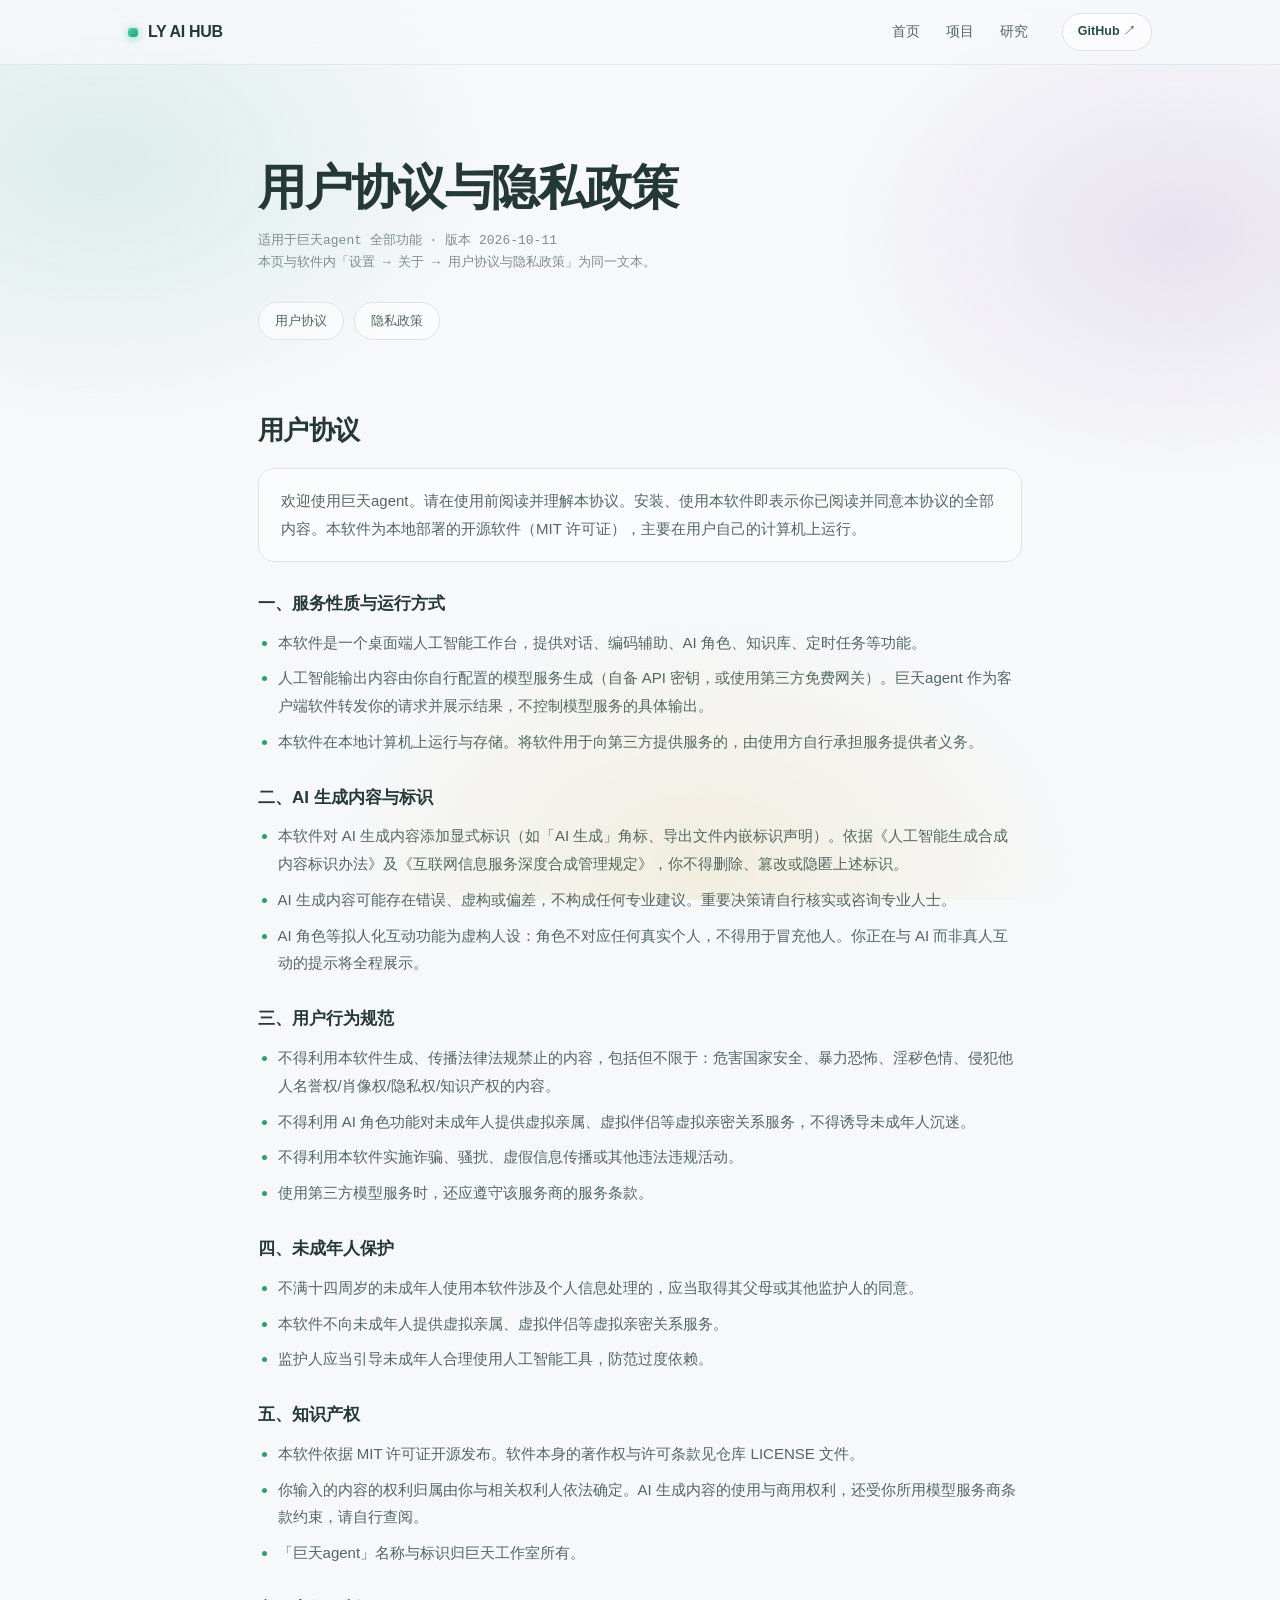
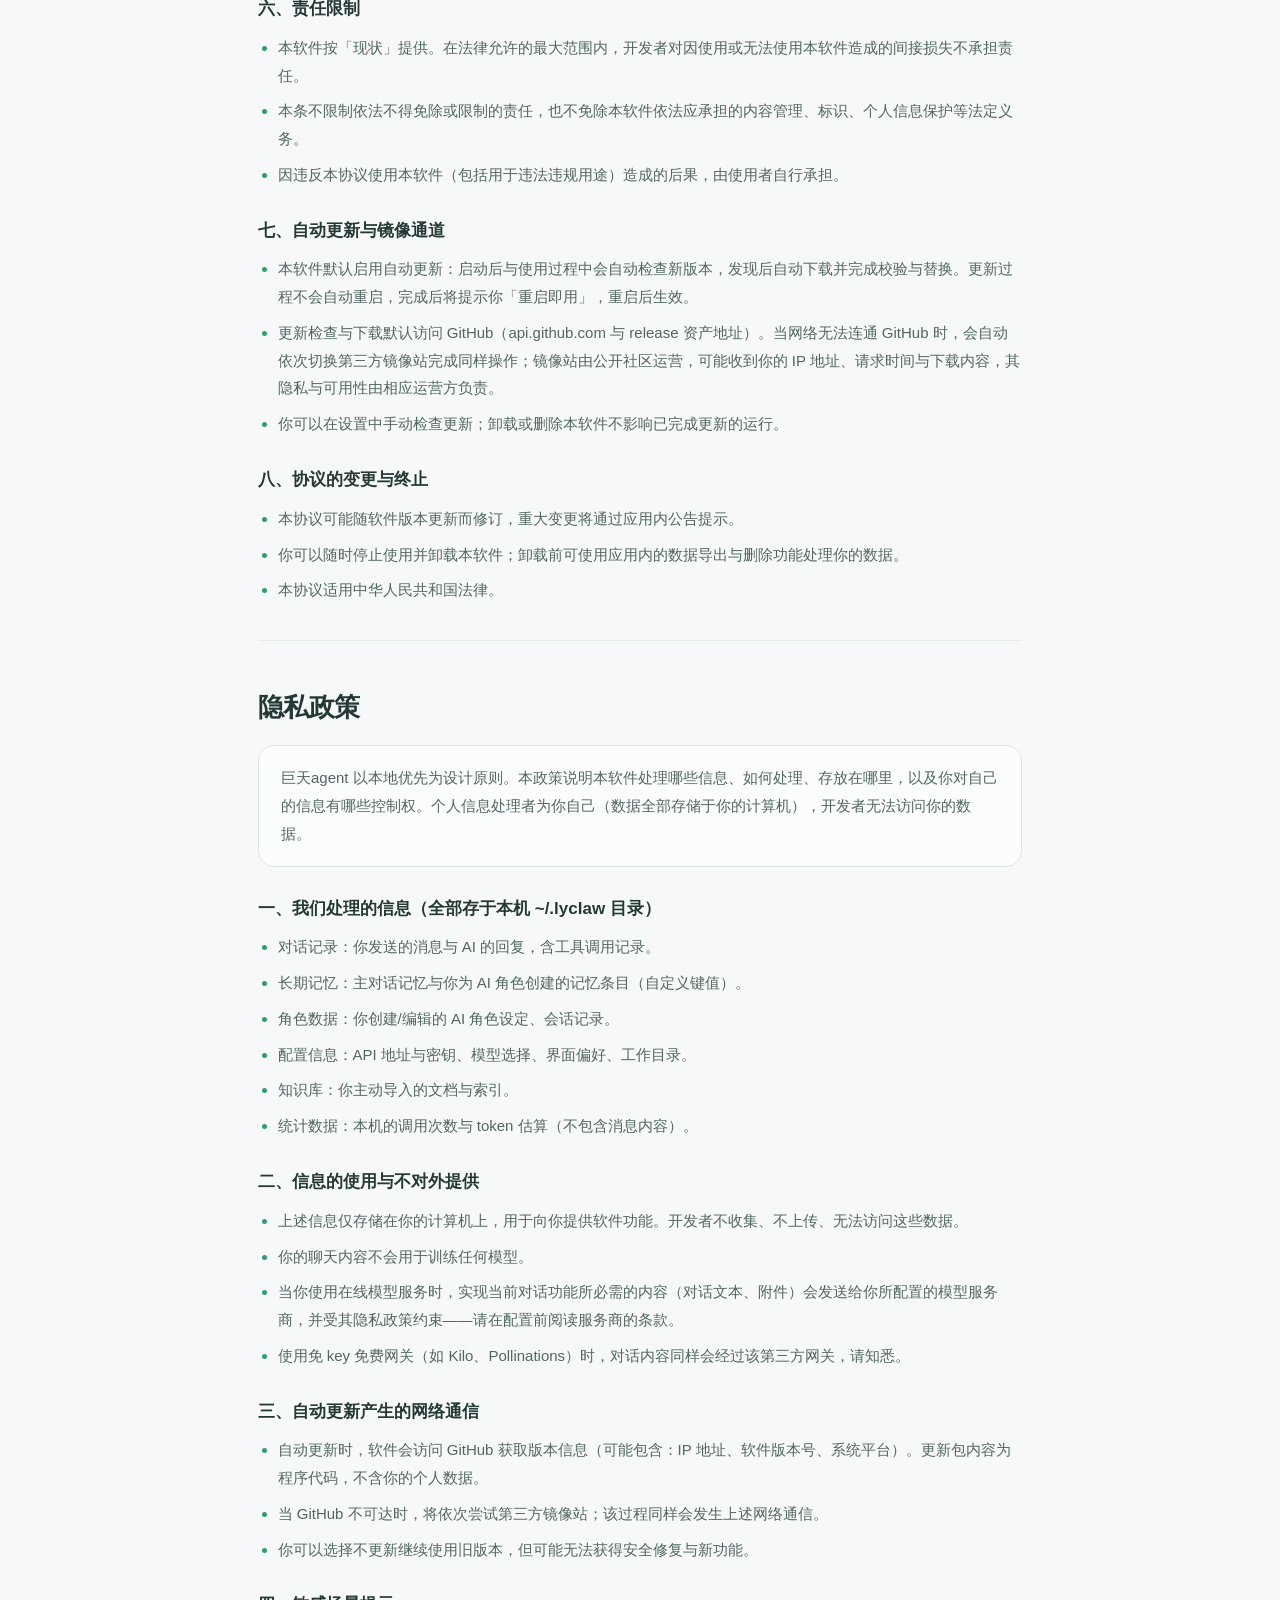
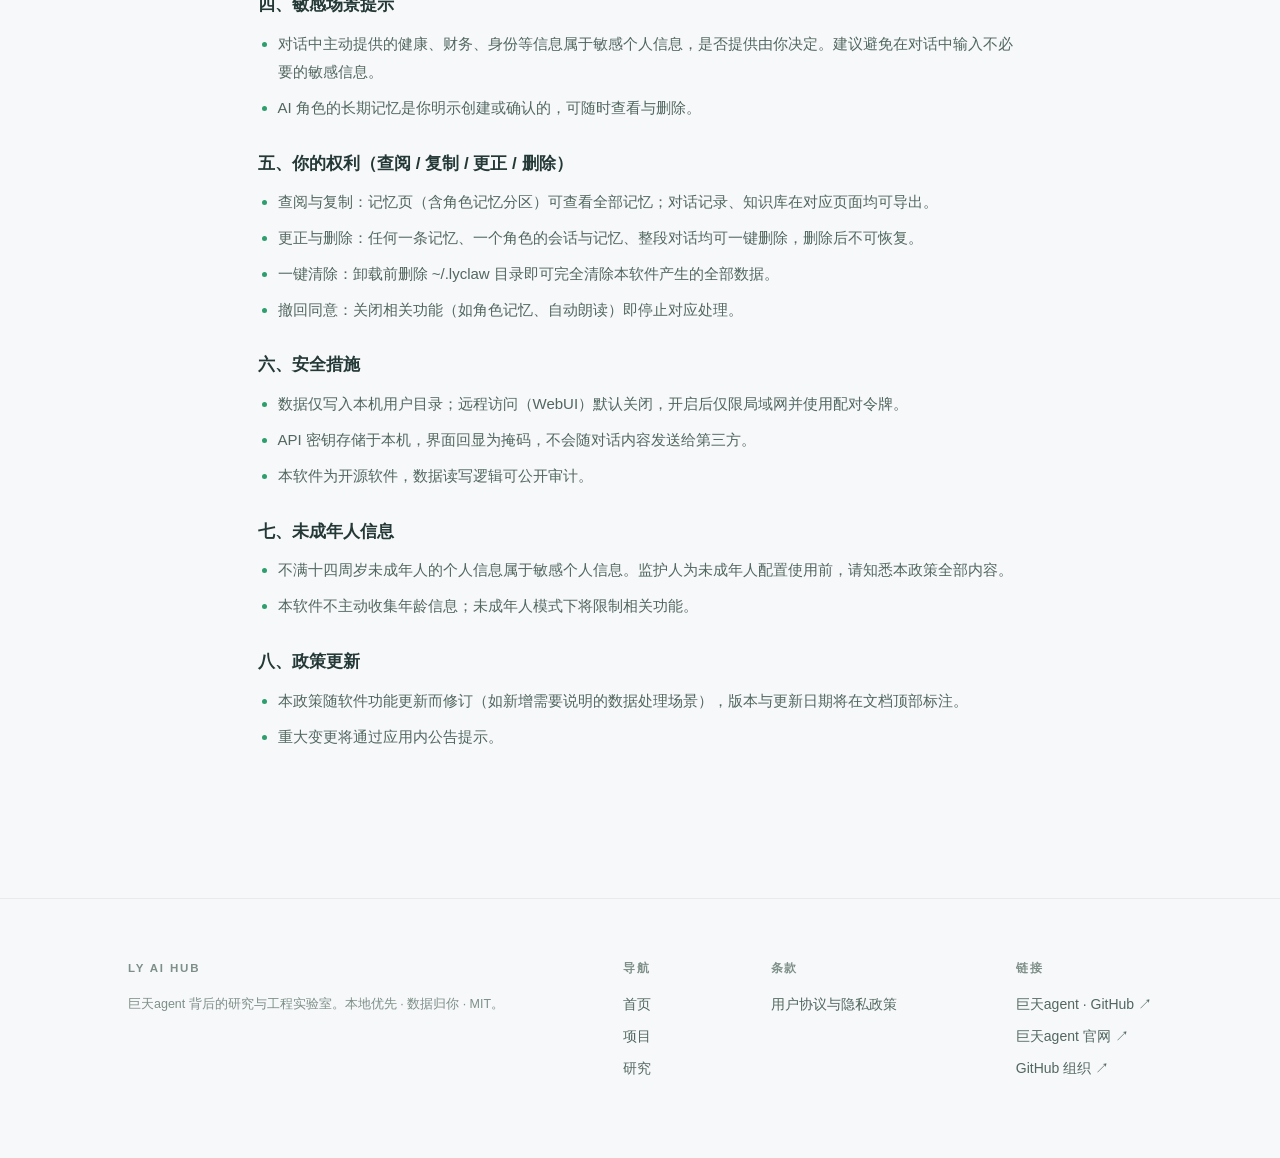
==== legal.html @ 4ebabf1b "feat(site): 新增协议页,全站页脚接入协议入口与官网互链 - 新增 legal.html:用户协议与隐私政策全文,由 Agent 官网的   src/shared/legal.ts 单源生成" ====
<!DOCTYPE html>
<html lang="zh-CN">
<head>
<meta charset="UTF-8">
<meta name="viewport" content="width=device-width, initial-scale=1">
<title>用户协议与隐私政策 — LY AI HUB</title>
<meta name="description" content="巨天agent 用户协议与隐私政策。本地优先，数据不出本机。">
<link rel="stylesheet" href="assets/style.css">
<style>
/* legal.html —— 由巨天agent 仓库 scripts/gen-legal-site.mjs 从 src/shared/legal.ts 生成，勿手改 */
.hub-legal{max-width:820px;margin:0 auto;padding:96px 28px 80px}
.hub-legal h1{font-size:clamp(30px,5vw,48px);font-weight:600;letter-spacing:-0.028em;line-height:1.14;margin-bottom:14px}
.hub-legal .meta{color:var(--ink-3);font-family:var(--mono);font-size:13px;line-height:1.7;margin-bottom:28px}
.hub-legal .toc{display:flex;gap:10px;flex-wrap:wrap;margin-bottom:24px}
.hub-legal .toc a{font-size:13px;color:var(--ink-2);background:var(--glass);border:1px solid var(--line);border-radius:999px;padding:7px 16px;box-shadow:inset 0 1px 0 rgba(255,255,255,.85);transition:.2s}
.hub-legal .toc a:hover{color:var(--green-deep);border-color:var(--green-2)}
.hub-doc{padding-top:44px;scroll-margin-top:88px}
.hub-doc+.hub-doc{margin-top:36px;border-top:1px solid var(--line-soft)}
.hub-doc h2{font-size:26px;font-weight:650;letter-spacing:-0.02em;margin-bottom:16px}
.hub-doc .intro{color:var(--ink-2);line-height:1.85;background:var(--glass);border:1px solid var(--line);border-radius:16px;padding:18px 22px;margin-bottom:28px;font-size:15px;box-shadow:var(--glass-hi)}
.hub-doc h3{font-size:17px;font-weight:600;margin:28px 0 10px}
.hub-doc ul{padding-left:1.15em;margin:0}
.hub-doc li{color:var(--ink-2);line-height:1.85;margin:8px 0;font-size:15px}
.hub-doc li::marker{color:var(--green-2)}</style>
</head>
<body>
<nav class="nav">
  <div class="nav-in">
    <a class="brand" href="index.html"><span class="dot"></span>LY AI HUB</a>
    <div class="links">
      <a href="index.html">首页</a>
      <a href="projects.html">项目</a>
      <a href="research.html">研究</a>
    </div>
    <a class="gh" href="https://github.com/deepseekv5" target="_blank" rel="noopener">GitHub ↗</a>
  </div>
</nav>
<div class="hub-legal">
  <h1>用户协议与隐私政策</h1>
  <p class="meta">适用于巨天agent 全部功能 · 版本 2026-10-11<br>本页与软件内「设置 → 关于 → 用户协议与隐私政策」为同一文本。</p>
  <nav class="toc" aria-label="文档导航"><a href="#agreement">用户协议</a><a href="#privacy">隐私政策</a></nav>
    <section class="hub-doc" id="agreement">
      <h2>用户协议</h2>
      <p class="intro">欢迎使用巨天agent。请在使用前阅读并理解本协议。安装、使用本软件即表示你已阅读并同意本协议的全部内容。本软件为本地部署的开源软件（MIT 许可证），主要在用户自己的计算机上运行。</p>
      <h3>一、服务性质与运行方式</h3>
      <ul>
        <li>本软件是一个桌面端人工智能工作台，提供对话、编码辅助、AI 角色、知识库、定时任务等功能。</li>
        <li>人工智能输出内容由你自行配置的模型服务生成（自备 API 密钥，或使用第三方免费网关）。巨天agent 作为客户端软件转发你的请求并展示结果，不控制模型服务的具体输出。</li>
        <li>本软件在本地计算机上运行与存储。将软件用于向第三方提供服务的，由使用方自行承担服务提供者义务。</li>
      </ul>
      <h3>二、AI 生成内容与标识</h3>
      <ul>
        <li>本软件对 AI 生成内容添加显式标识（如「AI 生成」角标、导出文件内嵌标识声明）。依据《人工智能生成合成内容标识办法》及《互联网信息服务深度合成管理规定》，你不得删除、篡改或隐匿上述标识。</li>
        <li>AI 生成内容可能存在错误、虚构或偏差，不构成任何专业建议。重要决策请自行核实或咨询专业人士。</li>
        <li>AI 角色等拟人化互动功能为虚构人设：角色不对应任何真实个人，不得用于冒充他人。你正在与 AI 而非真人互动的提示将全程展示。</li>
      </ul>
      <h3>三、用户行为规范</h3>
      <ul>
        <li>不得利用本软件生成、传播法律法规禁止的内容，包括但不限于：危害国家安全、暴力恐怖、淫秽色情、侵犯他人名誉权/肖像权/隐私权/知识产权的内容。</li>
        <li>不得利用 AI 角色功能对未成年人提供虚拟亲属、虚拟伴侣等虚拟亲密关系服务，不得诱导未成年人沉迷。</li>
        <li>不得利用本软件实施诈骗、骚扰、虚假信息传播或其他违法违规活动。</li>
        <li>使用第三方模型服务时，还应遵守该服务商的服务条款。</li>
      </ul>
      <h3>四、未成年人保护</h3>
      <ul>
        <li>不满十四周岁的未成年人使用本软件涉及个人信息处理的，应当取得其父母或其他监护人的同意。</li>
        <li>本软件不向未成年人提供虚拟亲属、虚拟伴侣等虚拟亲密关系服务。</li>
        <li>监护人应当引导未成年人合理使用人工智能工具，防范过度依赖。</li>
      </ul>
      <h3>五、知识产权</h3>
      <ul>
        <li>本软件依据 MIT 许可证开源发布。软件本身的著作权与许可条款见仓库 LICENSE 文件。</li>
        <li>你输入的内容的权利归属由你与相关权利人依法确定。AI 生成内容的使用与商用权利，还受你所用模型服务商条款约束，请自行查阅。</li>
        <li>「巨天agent」名称与标识归巨天工作室所有。</li>
      </ul>
      <h3>六、责任限制</h3>
      <ul>
        <li>本软件按「现状」提供。在法律允许的最大范围内，开发者对因使用或无法使用本软件造成的间接损失不承担责任。</li>
        <li>本条不限制依法不得免除或限制的责任，也不免除本软件依法应承担的内容管理、标识、个人信息保护等法定义务。</li>
        <li>因违反本协议使用本软件（包括用于违法违规用途）造成的后果，由使用者自行承担。</li>
      </ul>
      <h3>七、自动更新与镜像通道</h3>
      <ul>
        <li>本软件默认启用自动更新：启动后与使用过程中会自动检查新版本，发现后自动下载并完成校验与替换。更新过程不会自动重启，完成后将提示你「重启即用」，重启后生效。</li>
        <li>更新检查与下载默认访问 GitHub（api.github.com 与 release 资产地址）。当网络无法连通 GitHub 时，会自动依次切换第三方镜像站完成同样操作；镜像站由公开社区运营，可能收到你的 IP 地址、请求时间与下载内容，其隐私与可用性由相应运营方负责。</li>
        <li>你可以在设置中手动检查更新；卸载或删除本软件不影响已完成更新的运行。</li>
      </ul>
      <h3>八、协议的变更与终止</h3>
      <ul>
        <li>本协议可能随软件版本更新而修订，重大变更将通过应用内公告提示。</li>
        <li>你可以随时停止使用并卸载本软件；卸载前可使用应用内的数据导出与删除功能处理你的数据。</li>
        <li>本协议适用中华人民共和国法律。</li>
      </ul>
    </section>
    <section class="hub-doc" id="privacy">
      <h2>隐私政策</h2>
      <p class="intro">巨天agent 以本地优先为设计原则。本政策说明本软件处理哪些信息、如何处理、存放在哪里，以及你对自己的信息有哪些控制权。个人信息处理者为你自己（数据全部存储于你的计算机），开发者无法访问你的数据。</p>
      <h3>一、我们处理的信息（全部存于本机 ~/.lyclaw 目录）</h3>
      <ul>
        <li>对话记录：你发送的消息与 AI 的回复，含工具调用记录。</li>
        <li>长期记忆：主对话记忆与你为 AI 角色创建的记忆条目（自定义键值）。</li>
        <li>角色数据：你创建/编辑的 AI 角色设定、会话记录。</li>
        <li>配置信息：API 地址与密钥、模型选择、界面偏好、工作目录。</li>
        <li>知识库：你主动导入的文档与索引。</li>
        <li>统计数据：本机的调用次数与 token 估算（不包含消息内容）。</li>
      </ul>
      <h3>二、信息的使用与不对外提供</h3>
      <ul>
        <li>上述信息仅存储在你的计算机上，用于向你提供软件功能。开发者不收集、不上传、无法访问这些数据。</li>
        <li>你的聊天内容不会用于训练任何模型。</li>
        <li>当你使用在线模型服务时，实现当前对话功能所必需的内容（对话文本、附件）会发送给你所配置的模型服务商，并受其隐私政策约束——请在配置前阅读服务商的条款。</li>
        <li>使用免 key 免费网关（如 Kilo、Pollinations）时，对话内容同样会经过该第三方网关，请知悉。</li>
      </ul>
      <h3>三、自动更新产生的网络通信</h3>
      <ul>
        <li>自动更新时，软件会访问 GitHub 获取版本信息（可能包含：IP 地址、软件版本号、系统平台）。更新包内容为程序代码，不含你的个人数据。</li>
        <li>当 GitHub 不可达时，将依次尝试第三方镜像站；该过程同样会发生上述网络通信。</li>
        <li>你可以选择不更新继续使用旧版本，但可能无法获得安全修复与新功能。</li>
      </ul>
      <h3>四、敏感场景提示</h3>
      <ul>
        <li>对话中主动提供的健康、财务、身份等信息属于敏感个人信息，是否提供由你决定。建议避免在对话中输入不必要的敏感信息。</li>
        <li>AI 角色的长期记忆是你明示创建或确认的，可随时查看与删除。</li>
      </ul>
      <h3>五、你的权利（查阅 / 复制 / 更正 / 删除）</h3>
      <ul>
        <li>查阅与复制：记忆页（含角色记忆分区）可查看全部记忆；对话记录、知识库在对应页面均可导出。</li>
        <li>更正与删除：任何一条记忆、一个角色的会话与记忆、整段对话均可一键删除，删除后不可恢复。</li>
        <li>一键清除：卸载前删除 ~/.lyclaw 目录即可完全清除本软件产生的全部数据。</li>
        <li>撤回同意：关闭相关功能（如角色记忆、自动朗读）即停止对应处理。</li>
      </ul>
      <h3>六、安全措施</h3>
      <ul>
        <li>数据仅写入本机用户目录；远程访问（WebUI）默认关闭，开启后仅限局域网并使用配对令牌。</li>
        <li>API 密钥存储于本机，界面回显为掩码，不会随对话内容发送给第三方。</li>
        <li>本软件为开源软件，数据读写逻辑可公开审计。</li>
      </ul>
      <h3>七、未成年人信息</h3>
      <ul>
        <li>不满十四周岁未成年人的个人信息属于敏感个人信息。监护人为未成年人配置使用前，请知悉本政策全部内容。</li>
        <li>本软件不主动收集年龄信息；未成年人模式下将限制相关功能。</li>
      </ul>
      <h3>八、政策更新</h3>
      <ul>
        <li>本政策随软件功能更新而修订（如新增需要说明的数据处理场景），版本与更新日期将在文档顶部标注。</li>
        <li>重大变更将通过应用内公告提示。</li>
      </ul>
    </section>
</div>
<footer>
  <div class="wrap">
    <div class="col">
      <b>LY AI HUB</b>
      <div class="fine">巨天agent 背后的研究与工程实验室。本地优先 · 数据归你 · MIT。</div>
    </div>
    <div class="col"><b>导航</b>
      <a href="index.html">首页</a>
      <a href="projects.html">项目</a>
      <a href="research.html">研究</a>
    </div>
    <div class="col"><b>条款</b>
      <a href="legal.html">用户协议与隐私政策</a>
    </div>
    <div class="col"><b>链接</b>
      <a href="https://github.com/deepseekv5/jutian-agent" target="_blank" rel="noopener">巨天agent · GitHub ↗</a>
      <a href="https://deepseekv5.github.io/jutian-agent/" target="_blank" rel="noopener">巨天agent 官网 ↗</a>
      <a href="https://github.com/deepseekv5" target="_blank" rel="noopener">GitHub 组织 ↗</a>
    </div>
  </div>
</footer>
</body>
</html>
---- assets/style.css ----
/* LY AI HUB — liquid glass design system
   学习自「液态玻璃」展示稿:亮色纸面 + 玻璃拟态面板 + 白色 inset 高光 +
   大圆角 + 弹簧曲线。所有数字均为实测,来源见各论文页脚。 */

:root {
  --bg: #f7f8fa;
  --ink: #243936;
  --ink-2: #51675f;
  --ink-3: #7d8f88;
  --line: #dbe4e1;
  --line-soft: #e6ede9;
  --green: #10a37f;
  --green-2: #2f9e6e;
  --green-deep: #274f47;
  --green-ink: #1f6b4d;
  --glass: rgba(255, 255, 255, 0.55);
  --glass-strong: rgba(255, 255, 255, 0.72);
  --glass-hi: inset 0 1px 0 rgba(255, 255, 255, 0.9), inset 0 0 0 1px rgba(255, 255, 255, 0.4);
  --glass-shadow: 0 14px 34px -20px rgba(33, 53, 82, 0.30);
  --r-panel: 30px;
  --r-card: 20px;
  --max: 1080px;
  --spring: cubic-bezier(0.16, 1, 0.3, 1);
  --font: -apple-system, BlinkMacSystemFont, "SF Pro Display", "PingFang SC",
    "Helvetica Neue", "Segoe UI", sans-serif;
  --mono: "SF Mono", ui-monospace, "JetBrains Mono", Menlo, monospace;
}

* { margin: 0; padding: 0; box-sizing: border-box; }
html { scroll-behavior: smooth; }

body {
  background: var(--bg);
  color: var(--ink);
  font-family: var(--font);
  font-size: 17px;
  line-height: 1.7;
  -webkit-font-smoothing: antialiased;
  text-rendering: optimizeLegibility;
  position: relative;
}

/* 柔和色场:薄荷 / 薰衣草 / 暖沙,玻璃面板浮在其上 */
body::before {
  content: ""; position: fixed; inset: 0; z-index: -1; pointer-events: none;
  background:
    radial-gradient(ellipse 620px 420px at 8% 18%, rgba(182, 220, 214, 0.42), transparent 62%),
    radial-gradient(ellipse 560px 400px at 92% 26%, rgba(199, 185, 219, 0.34), transparent 60%),
    radial-gradient(ellipse 640px 420px at 55% 96%, rgba(229, 214, 161, 0.30), transparent 58%);
}

::selection { background: rgba(47, 158, 110, 0.25); }
a { color: var(--ink); text-decoration: none; }
.wrap { max-width: var(--max); margin: 0 auto; padding: 0 28px; }

/* ── 磨砂导航 ─────────────────────────────────── */
.nav {
  position: sticky; top: 0; z-index: 50;
  background: rgba(247, 248, 250, 0.78);
  backdrop-filter: blur(18px) saturate(1.4);
  -webkit-backdrop-filter: blur(18px) saturate(1.4);
  border-bottom: 1px solid rgba(219, 228, 225, 0.75);
}
.nav-in {
  max-width: var(--max); margin: 0 auto; padding: 0 28px;
  height: 64px; display: flex; align-items: center; gap: 34px;
}
.nav .brand {
  font-weight: 650; font-size: 16px; letter-spacing: -0.02em;
  display: flex; align-items: center; gap: 10px; white-space: nowrap;
}
.nav .brand .dot {
  width: 10px; height: 10px; border-radius: 3.5px;
  background: linear-gradient(145deg, #5fd0a2, var(--green));
  box-shadow: inset 0 1px 1px rgba(255, 255, 255, 0.8), 0 2px 8px rgba(16, 163, 127, 0.45);
}
.nav .links { margin-left: auto; display: flex; gap: 26px; }
.nav .links a { color: var(--ink-2); font-size: 13.5px; font-weight: 500; transition: color 0.2s; }
.nav .links a:hover, .nav .links a.on { color: var(--green-deep); }
.nav .gh {
  font-size: 12.5px; font-weight: 550; color: var(--green-deep);
  background: rgba(255, 255, 255, 0.6); border: 1px solid var(--line);
  padding: 7px 15px; border-radius: 999px; transition: 0.2s;
  box-shadow: inset 0 1px 0 rgba(255, 255, 255, 0.9);
}
.nav .gh:hover { background: #fff; border-color: #c8d6d0; transform: translateY(-1px); }

/* ── hero ─────────────────────────────────────── */
.hero { position: relative; padding: 130px 0 110px; overflow: hidden; }
.hero .wrap { position: relative; }
.kicker {
  font-size: 12px; letter-spacing: 0.32em; text-transform: uppercase;
  color: var(--green-2); font-weight: 650; margin-bottom: 24px;
}
.hero h1 {
  font-size: clamp(48px, 7.2vw, 84px); line-height: 1.08;
  font-weight: 600; letter-spacing: -0.032em; margin-bottom: 24px;
}
.hero h1 .g {
  background: linear-gradient(105deg, #2fae7d, var(--green) 65%);
  -webkit-background-clip: text; background-clip: text; color: transparent;
}
.hero .sub {
  font-size: 20px; color: var(--ink-2); max-width: 620px;
  font-weight: 400; line-height: 1.65;
}
.hero .cta { margin-top: 42px; display: flex; gap: 13px; flex-wrap: wrap; }
.btn {
  display: inline-block; padding: 14px 27px; border-radius: 999px;
  font-size: 15px; font-weight: 600; transition: transform 0.25s var(--spring), background 0.2s, box-shadow 0.25s;
}
.btn.p { background: var(--green-deep); color: #f4fff9; box-shadow: 0 10px 24px -12px rgba(39, 79, 71, 0.55), inset 0 1px 0 rgba(255, 255, 255, 0.18); }
.btn.p:hover { background: #1d423a; transform: translateY(-2px); }
.btn.g {
  background: var(--glass); color: var(--ink);
  border: 1px solid rgba(36, 57, 54, 0.12);
  box-shadow: var(--glass-hi), var(--glass-shadow);
  backdrop-filter: blur(10px); -webkit-backdrop-filter: blur(10px);
}
.btn.g:hover { background: #fff; transform: translateY(-2px); }

/* 玻璃浮标:hero 右侧的装饰镜片 */
.hero::after {
  content: ""; position: absolute; right: 8%; top: 24%;
  width: 170px; height: 170px; border-radius: 54px;
  background: linear-gradient(150deg, rgba(255, 255, 255, 0.62), rgba(255, 255, 255, 0.18) 55%, rgba(255, 255, 255, 0.42));
  box-shadow: inset 0 1px 1px rgba(255, 255, 255, 0.95), inset 0 -10px 24px rgba(255, 255, 255, 0.28),
    inset 0 0 0 1px rgba(255, 255, 255, 0.5), 0 26px 50px -26px rgba(33, 53, 82, 0.38);
  backdrop-filter: blur(6px); -webkit-backdrop-filter: blur(6px);
  transform: rotate(9deg);
  animation: float 7s ease-in-out infinite alternate;
  pointer-events: none;
}
.hero::before {
  content: ""; position: absolute; right: calc(8% + 30px); top: calc(24% + 210px);
  width: 74px; height: 74px; border-radius: 26px;
  background: linear-gradient(150deg, rgba(255, 255, 255, 0.7), rgba(255, 255, 255, 0.25));
  box-shadow: inset 0 1px 1px rgba(255, 255, 255, 0.95), inset 0 0 0 1px rgba(255, 255, 255, 0.55),
    0 18px 34px -20px rgba(33, 53, 82, 0.35);
  transform: rotate(-7deg);
  animation: float 9s 0.8s ease-in-out infinite alternate-reverse;
  pointer-events: none;
}
@keyframes float {
  from { translate: 0 -10px; }
  to { translate: 0 14px; }
}

/* ── 指标带:玻璃砖 ───────────────────────────── */
.metrics { border-top: 1px solid var(--line-soft); border-bottom: 1px solid var(--line-soft); }
.metrics .wrap {
  display: grid; grid-template-columns: repeat(4, 1fr); gap: 16px; padding: 46px 28px;
}
.metric {
  border-radius: var(--r-card); padding: 22px 24px 18px;
  background: var(--glass); border: 1px solid rgba(255, 255, 255, 0.65);
  box-shadow: var(--glass-hi), var(--glass-shadow);
  backdrop-filter: blur(12px); -webkit-backdrop-filter: blur(12px);
}
.metric .n {
  font-size: 42px; font-weight: 650; letter-spacing: -0.02em;
  font-variant-numeric: tabular-nums; color: var(--ink);
}
.metric .n em { font-style: normal; color: var(--green-2); }
.metric .l { color: var(--ink-3); font-size: 13px; margin-top: 3px; line-height: 1.55; }

/* ── 章节 ─────────────────────────────────────── */
.sec { padding: 110px 0; }
.sec-head { margin-bottom: 50px; }
.sec-head .kicker { margin-bottom: 12px; }
.sec-head h2 {
  font-size: clamp(30px, 4.2vw, 44px); font-weight: 600;
  letter-spacing: -0.028em; line-height: 1.16;
}
.sec-head p { color: var(--ink-2); margin-top: 14px; max-width: 640px; font-size: 16px; }

/* ── 玻璃卡片 ─────────────────────────────────── */
.grid { display: grid; gap: 18px; }
.grid.c2 { grid-template-columns: 1fr 1fr; }
.grid.c3 { grid-template-columns: 1fr 1fr 1fr; }
.card {
  border-radius: var(--r-panel); padding: 30px 30px 28px;
  background: linear-gradient(160deg, rgba(255, 255, 255, 0.66), rgba(255, 255, 255, 0.38));
  border: 1px solid rgba(255, 255, 255, 0.7);
  box-shadow: var(--glass-hi), var(--glass-shadow);
  backdrop-filter: blur(14px) saturate(1.3); -webkit-backdrop-filter: blur(14px) saturate(1.3);
  transition: transform 0.35s var(--spring), box-shadow 0.35s var(--spring);
  position: relative; overflow: hidden; display: block;
}
.card:hover {
  transform: translateY(-5px);
  box-shadow: var(--glass-hi), 0 26px 48px -22px rgba(33, 53, 82, 0.38);
}
.card .tag {
  font-size: 11px; letter-spacing: 0.2em; text-transform: uppercase;
  color: var(--green-2); font-weight: 650; margin-bottom: 14px; display: block;
}
.card h3 { font-size: 21px; font-weight: 650; letter-spacing: -0.015em; margin-bottom: 10px; }
.card p { color: var(--ink-2); font-size: 14.5px; line-height: 1.75; }
.card p b { color: var(--ink); font-weight: 600; }
.card .go { display: inline-block; margin-top: 18px; font-size: 13.5px; color: var(--green-2); font-weight: 650; }
.card .meta {
  margin-top: 18px; padding-top: 15px; border-top: 1px solid rgba(219, 228, 225, 0.7);
  display: flex; gap: 14px; flex-wrap: wrap;
}
.card .meta span { font-size: 12px; color: var(--ink-3); font-family: var(--mono); }

.rcard .no {
  font-family: var(--mono); font-size: 12px; color: var(--ink-3);
  letter-spacing: 0.14em; margin-bottom: 12px; display: block;
}
.rcard h3 { font-size: 19px; line-height: 1.45; }

/* callout:薄荷玻璃 */
.callout {
  border: 1px solid rgba(47, 158, 110, 0.28); border-radius: var(--r-card);
  background: linear-gradient(150deg, rgba(82, 187, 131, 0.14), rgba(255, 255, 255, 0.4) 70%);
  box-shadow: inset 0 1px 0 rgba(255, 255, 255, 0.8), 0 10px 26px -18px rgba(39, 79, 71, 0.4);
  padding: 20px 24px; font-size: 14.5px; color: #2f5a4a; line-height: 1.8;
  backdrop-filter: blur(8px); -webkit-backdrop-filter: blur(8px);
}
.callout b { color: var(--green-deep); }

/* ── 产品窗口（hero 下方）:按应用真实布局绘制 ── */
.app-mock {
  margin-top: 76px; border-radius: var(--r-panel); overflow: hidden;
  background: rgba(255, 255, 255, 0.72);
  border: 1px solid rgba(255, 255, 255, 0.8);
  box-shadow: var(--glass-hi), 0 34px 70px -34px rgba(33, 53, 82, 0.42);
  backdrop-filter: blur(16px) saturate(1.3); -webkit-backdrop-filter: blur(16px) saturate(1.3);
}
.am-bar {
  height: 38px; display: flex; align-items: center; gap: 12px; padding: 0 16px;
  border-bottom: 1px solid rgba(219, 228, 225, 0.7); background: rgba(249, 250, 251, 0.7);
}
.am-lights { display: flex; gap: 6px; }
.am-lights i { width: 11px; height: 11px; border-radius: 50%; background: #e3e6e5; }
.am-lights i:nth-child(1) { background: #ff5f57; }
.am-lights i:nth-child(2) { background: #febc2e; }
.am-lights i:nth-child(3) { background: #28c840; }
.am-title { font-size: 12px; color: var(--ink-3); font-weight: 550; }
.am-body { display: grid; grid-template-columns: 218px 1fr; min-height: 396px; }

.am-side {
  border-right: 1px solid rgba(219, 228, 225, 0.7);
  background: rgba(249, 250, 251, 0.6); padding: 16px 12px; display: flex; flex-direction: column; gap: 14px;
}
.am-brand { font-size: 13px; font-weight: 650; display: flex; align-items: center; gap: 8px; padding: 0 6px; }
.am-dot { width: 9px; height: 9px; border-radius: 3px; background: linear-gradient(145deg, #5fd0a2, var(--green)); box-shadow: 0 2px 6px rgba(16,163,127,.4); }
.am-nav { display: flex; flex-direction: column; gap: 2px; }
.am-nav span { font-size: 12.5px; color: var(--ink-2); padding: 7px 9px; border-radius: 9px; }
.am-nav span.on { background: rgba(36, 57, 54, 0.07); color: var(--ink); font-weight: 600; }
.am-side-foot { margin-top: auto; font-size: 10.5px; color: var(--ink-3); padding: 0 6px; }

.am-main { display: flex; flex-direction: column; min-width: 0; }
.am-tabs {
  height: 40px; display: flex; align-items: center; gap: 4px; padding: 0 14px;
  border-bottom: 1px solid rgba(219, 228, 225, 0.7); font-size: 12px; color: var(--ink-3);
}
.am-tabs span { padding: 5px 11px; border-radius: 8px; }
.am-tabs span.on { background: rgba(36, 57, 54, 0.07); color: var(--ink); font-weight: 600; }
.am-tabs .plus { margin-left: 2px; opacity: 0.6; }
.am-chat { flex: 1; padding: 18px 20px; display: flex; flex-direction: column; gap: 10px; }
.am-msg { font-size: 13px; line-height: 1.75; max-width: 84%; }
.am-msg.user {
  align-self: flex-end; background: rgba(244, 244, 245, 0.9); color: var(--ink);
  padding: 9px 14px; border-radius: 14px 14px 4px 14px;
}
.am-msg.ai { color: var(--ink); }
.am-msg.ai b { font-weight: 650; }
.am-msg code { font-family: var(--mono); font-size: 12px; background: rgba(39, 79, 71, 0.08); padding: 1px 6px; border-radius: 5px; color: var(--green-ink); }
.am-tool { display: flex; align-items: center; gap: 8px; font-size: 12px; color: var(--ink-2); }
.am-tchip {
  font-family: var(--mono); font-size: 10.5px; color: var(--green-ink);
  background: rgba(82, 187, 131, 0.13); border: 1px solid rgba(47, 158, 110, 0.28);
  padding: 2px 8px; border-radius: 6px;
}
.am-ok { color: var(--green-2); font-weight: 700; }
.am-composer { padding: 0 20px 16px; }
.am-status { display: flex; align-items: center; gap: 10px; font-size: 10.5px; color: var(--ink-3); padding-bottom: 7px; font-family: var(--mono); }
.am-input {
  border: 1px solid rgba(36, 57, 54, 0.12); border-radius: 16px;
  padding: 13px 16px; font-size: 13px; color: var(--ink-3);
  background: rgba(255, 255, 255, 0.72); box-shadow: inset 0 1px 0 rgba(255, 255, 255, 0.9);
  display: flex; align-items: center;
}
.am-caret { width: 1.5px; height: 15px; background: var(--green); margin-left: 3px; animation: blink 1.15s step-end infinite; }
@keyframes blink { 50% { opacity: 0; } }

/* 模式徽章（产品窗口与模式卡片共用；色与应用内一致：办公绿 / 编程蓝） */
.am-mode, .am-chip {
  display: inline-flex; align-items: center; gap: 6px; font-size: 11px; font-weight: 600;
  padding: 4px 10px; border-radius: 999px; width: fit-content;
}
.am-mdot { width: 6px; height: 6px; border-radius: 50%; }
.am-chip.office, .am-mode.office { background: rgba(16, 163, 127, 0.1); border: 1px solid rgba(16, 163, 127, 0.32); color: #0d8f6f; }
.am-chip.office .am-mdot, .am-mode.office .am-mdot { background: #10a37f; }
.am-chip.coding, .am-mode.coding { background: rgba(37, 99, 235, 0.09); border: 1px solid rgba(37, 99, 235, 0.32); color: #2563eb; }
.am-chip.coding .am-mdot, .am-mode.coding .am-mdot { background: #2563eb; }

/* ── 双模式对比卡 ── */
.mode-card .mc-head { margin-bottom: 16px; }
.mode-card h3 { font-size: 19px; margin-bottom: 10px; }
.mc-chips { display: flex; flex-wrap: wrap; gap: 7px; margin-top: 18px; }
.mc-chips span {
  font-size: 12px; color: var(--ink-2); background: rgba(255, 255, 255, 0.62);
  border: 1px solid rgba(36, 57, 54, 0.1); padding: 5px 12px; border-radius: 999px;
  box-shadow: inset 0 1px 0 rgba(255, 255, 255, 0.85);
}

/* ── 原则卡 ── */
.card.princ h3 { display: flex; align-items: baseline; gap: 12px; font-size: 18px; }
.card.princ .pn { font-family: var(--mono); font-size: 13px; color: var(--green-2); font-weight: 650; }
.card.princ code { font-family: var(--mono); font-size: 13px; background: rgba(39, 79, 71, 0.08); padding: 1px 6px; border-radius: 5px; color: var(--green-ink); }

/* ── 论文页 ───────────────────────────────────── */
.paper-hero {
  padding: 120px 0 70px; position: relative; overflow: hidden;
  border-bottom: 1px solid var(--line-soft);
}
.paper-hero .wrap { position: relative; }
.paper-hero .no {
  font-family: var(--mono); color: var(--ink-3); font-size: 13px;
  letter-spacing: 0.2em; display: block; margin-bottom: 20px;
}
.paper-hero h1 {
  font-size: clamp(32px, 5.2vw, 54px); font-weight: 600;
  letter-spacing: -0.028em; line-height: 1.16; max-width: 840px;
}
.paper-hero .en { color: var(--ink-3); font-size: 15px; margin-top: 14px; font-weight: 500; }
.paper-hero .meta { margin-top: 30px; display: flex; gap: 10px; flex-wrap: wrap; }
.chip {
  font-size: 12px; font-family: var(--mono); color: var(--ink-2);
  background: var(--glass); border: 1px solid rgba(36, 57, 54, 0.1);
  padding: 6px 14px; border-radius: 999px;
  box-shadow: inset 0 1px 0 rgba(255, 255, 255, 0.85);
}
.chip.g { color: var(--green-ink); border-color: rgba(47, 158, 110, 0.35); }

.abstract {
  border-left: 2.5px solid var(--green-2); padding: 6px 0 6px 26px;
  margin: 56px 0 0; color: var(--ink-2); font-size: 16.5px; max-width: 760px;
  line-height: 1.85;
}
.abstract b { color: var(--ink); font-weight: 650; }

.paper .wrap { max-width: 860px; }
.paper section { padding: 52px 0 8px; }
.paper h2 {
  font-size: 26px; font-weight: 650; letter-spacing: -0.02em;
  margin-bottom: 20px; padding-top: 6px;
}
.paper h2 .idx { color: var(--green-2); font-family: var(--mono); font-size: 15px; margin-right: 12px; }
.paper p, .paper li { color: #3d545c; font-size: 16px; line-height: 1.88; }
.paper ul, .paper ol { padding-left: 22px; margin: 12px 0; }
.paper li { margin: 7px 0; }
.paper code {
  font-family: var(--mono); font-size: 13px;
  background: rgba(39, 79, 71, 0.08); padding: 2px 7px; border-radius: 6px;
  color: var(--green-ink);
}
.paper pre {
  background: linear-gradient(170deg, #eef4f1, #e9f0ec);
  border: 1px solid rgba(36, 57, 54, 0.09); border-radius: 16px;
  box-shadow: inset 0 1px 0 rgba(255, 255, 255, 0.85), 0 10px 26px -18px rgba(33, 53, 82, 0.3);
  padding: 20px 22px; overflow-x: auto; margin: 18px 0;
}
.paper pre code { background: none; padding: 0; color: #2f5a4a; line-height: 1.8; }
.paper .file { font-family: var(--mono); font-size: 12.5px; color: var(--ink-3); margin-top: 14px; }
.paper .file b { color: var(--green-ink); font-weight: 550; }

.pmetrics {
  display: grid; grid-template-columns: repeat(auto-fit, minmax(150px, 1fr));
  gap: 14px; margin: 26px 0;
}
.pmetrics .pm {
  border-radius: 16px; padding: 18px 18px 15px;
  background: var(--glass-strong); border: 1px solid rgba(255, 255, 255, 0.7);
  box-shadow: var(--glass-hi), 0 10px 24px -16px rgba(33, 53, 82, 0.28);
}
.pmetrics .pm .v { font-size: 26px; font-weight: 650; font-variant-numeric: tabular-nums; letter-spacing: -0.01em; color: var(--ink); }
.pmetrics .pm .v em { font-style: normal; color: var(--green-2); }
.pmetrics .pm .k { font-size: 12px; color: var(--ink-3); margin-top: 3px; line-height: 1.55; }

figure.fig { margin: 30px 0 8px; border-radius: var(--r-panel); padding: 26px 24px 18px; background: var(--glass); border: 1px solid rgba(255, 255, 255, 0.7); box-shadow: var(--glass-hi), var(--glass-shadow); backdrop-filter: blur(12px); -webkit-backdrop-filter: blur(12px); }
figure.fig figcaption, .fig-cap { font-size: 12.5px; color: var(--ink-3); margin-top: 14px; line-height: 1.7; }
.fig-cap b { color: var(--ink-2); font-weight: 600; }
.badge-meas {
  display: inline-block; font-size: 10.5px; font-family: var(--mono);
  color: var(--green-ink); border: 1px solid rgba(47, 158, 110, 0.4);
  background: rgba(82, 187, 131, 0.12);
  border-radius: 6px; padding: 1px 7px; margin-left: 8px; vertical-align: 2px;
}
figure svg { display: block; width: 100%; height: auto; }

.paper table { width: 100%; border-collapse: collapse; margin: 20px 0; font-size: 14px; }
.paper th, .paper td { text-align: left; padding: 12px 14px; border-bottom: 1px solid var(--line-soft); }
.paper th { color: var(--ink-3); font-weight: 600; font-size: 11.5px; letter-spacing: 0.09em; text-transform: uppercase; }
.paper td { color: #3d545c; }
.paper td.ok { color: var(--green-ink); font-family: var(--mono); font-size: 13px; }
.paper td.mono { font-family: var(--mono); font-size: 13px; }

.pnav {
  border-top: 1px solid var(--line-soft); margin-top: 76px; padding: 32px 0 16px;
  display: flex; justify-content: space-between; gap: 20px; flex-wrap: wrap;
}
.pnav a { color: var(--ink-2); font-size: 14px; font-weight: 500; }
.pnav a:hover { color: var(--green-ink); }
.pnav .back { color: var(--green-ink); font-weight: 650; }

/* ── footer ───────────────────────────────────── */
footer { border-top: 1px solid var(--line-soft); padding: 60px 0 70px; margin-top: 60px; }
footer .wrap { display: flex; justify-content: space-between; gap: 30px; flex-wrap: wrap; }
footer .col b {
  display: block; font-size: 11.5px; letter-spacing: 0.16em; text-transform: uppercase;
  color: var(--ink-3); margin-bottom: 14px; font-weight: 650;
}
footer .col a { display: block; color: var(--ink-2); font-size: 14px; margin: 8px 0; }
footer .col a:hover { color: var(--green-deep); }
footer .fine { color: var(--ink-3); font-size: 12.5px; max-width: 420px; line-height: 1.85; }

/* ── reveal(弹簧) ────────────────────────────── */
.reveal { opacity: 0; transform: translateY(22px) scale(0.99); transition: opacity 0.65s ease, transform 0.65s var(--spring); }
.reveal.in { opacity: 1; transform: none; }
@media (prefers-reduced-motion: reduce) {
  .reveal { opacity: 1; transform: none; transition: none; }
  .hero::after, .hero::before { animation: none; }
}

@media (max-width: 860px) {
  .grid.c2, .grid.c3 { grid-template-columns: 1fr; }
  .metrics .wrap { grid-template-columns: repeat(2, 1fr); }
  .hero { padding: 96px 0 80px; }
  .hero::after { width: 120px; height: 120px; border-radius: 40px; right: 5%; opacity: 0.85; }
  .hero::before { display: none; }
  .sec { padding: 80px 0; }
  /* 产品窗口：窄屏收起侧栏，只留主区，避免压缩成不可读的窄条 */
  .app-mock { margin-top: 52px; }
  .am-body { grid-template-columns: 1fr; min-height: 340px; }
  .am-side { display: none; }
}
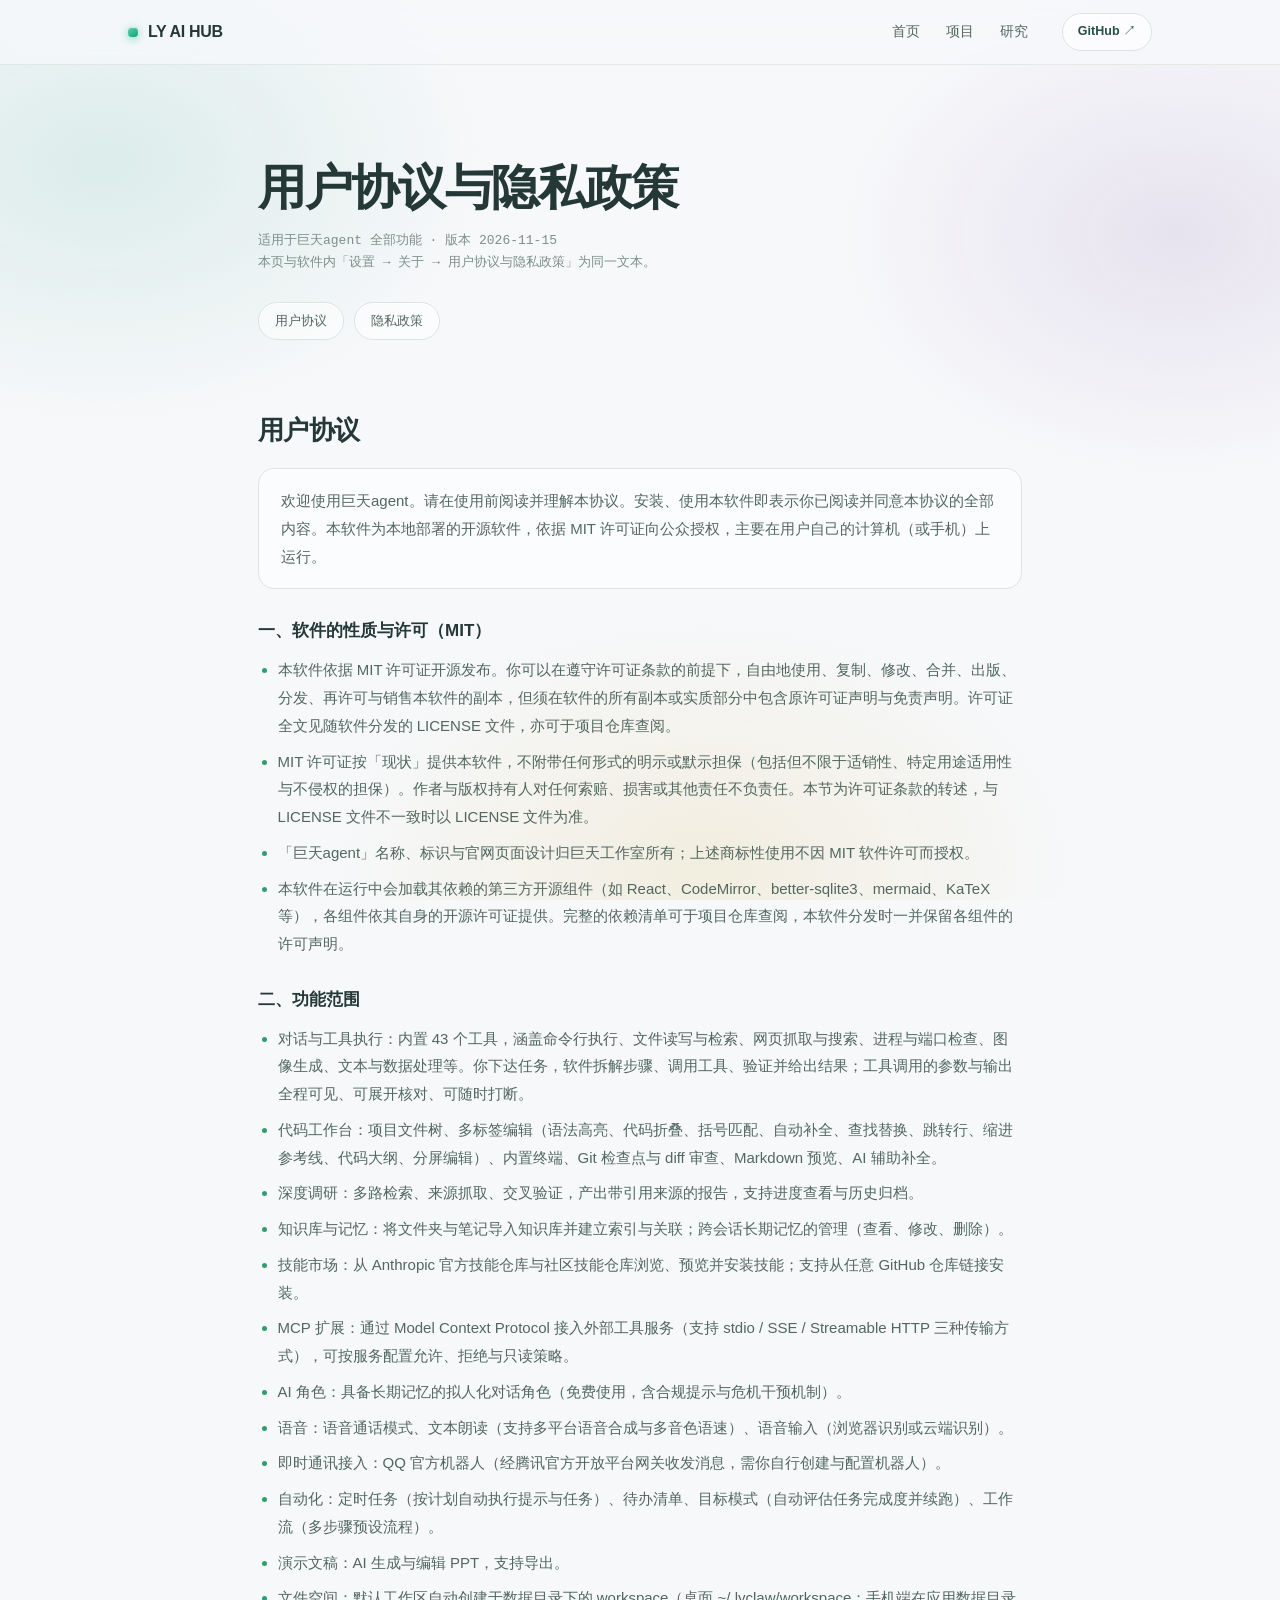
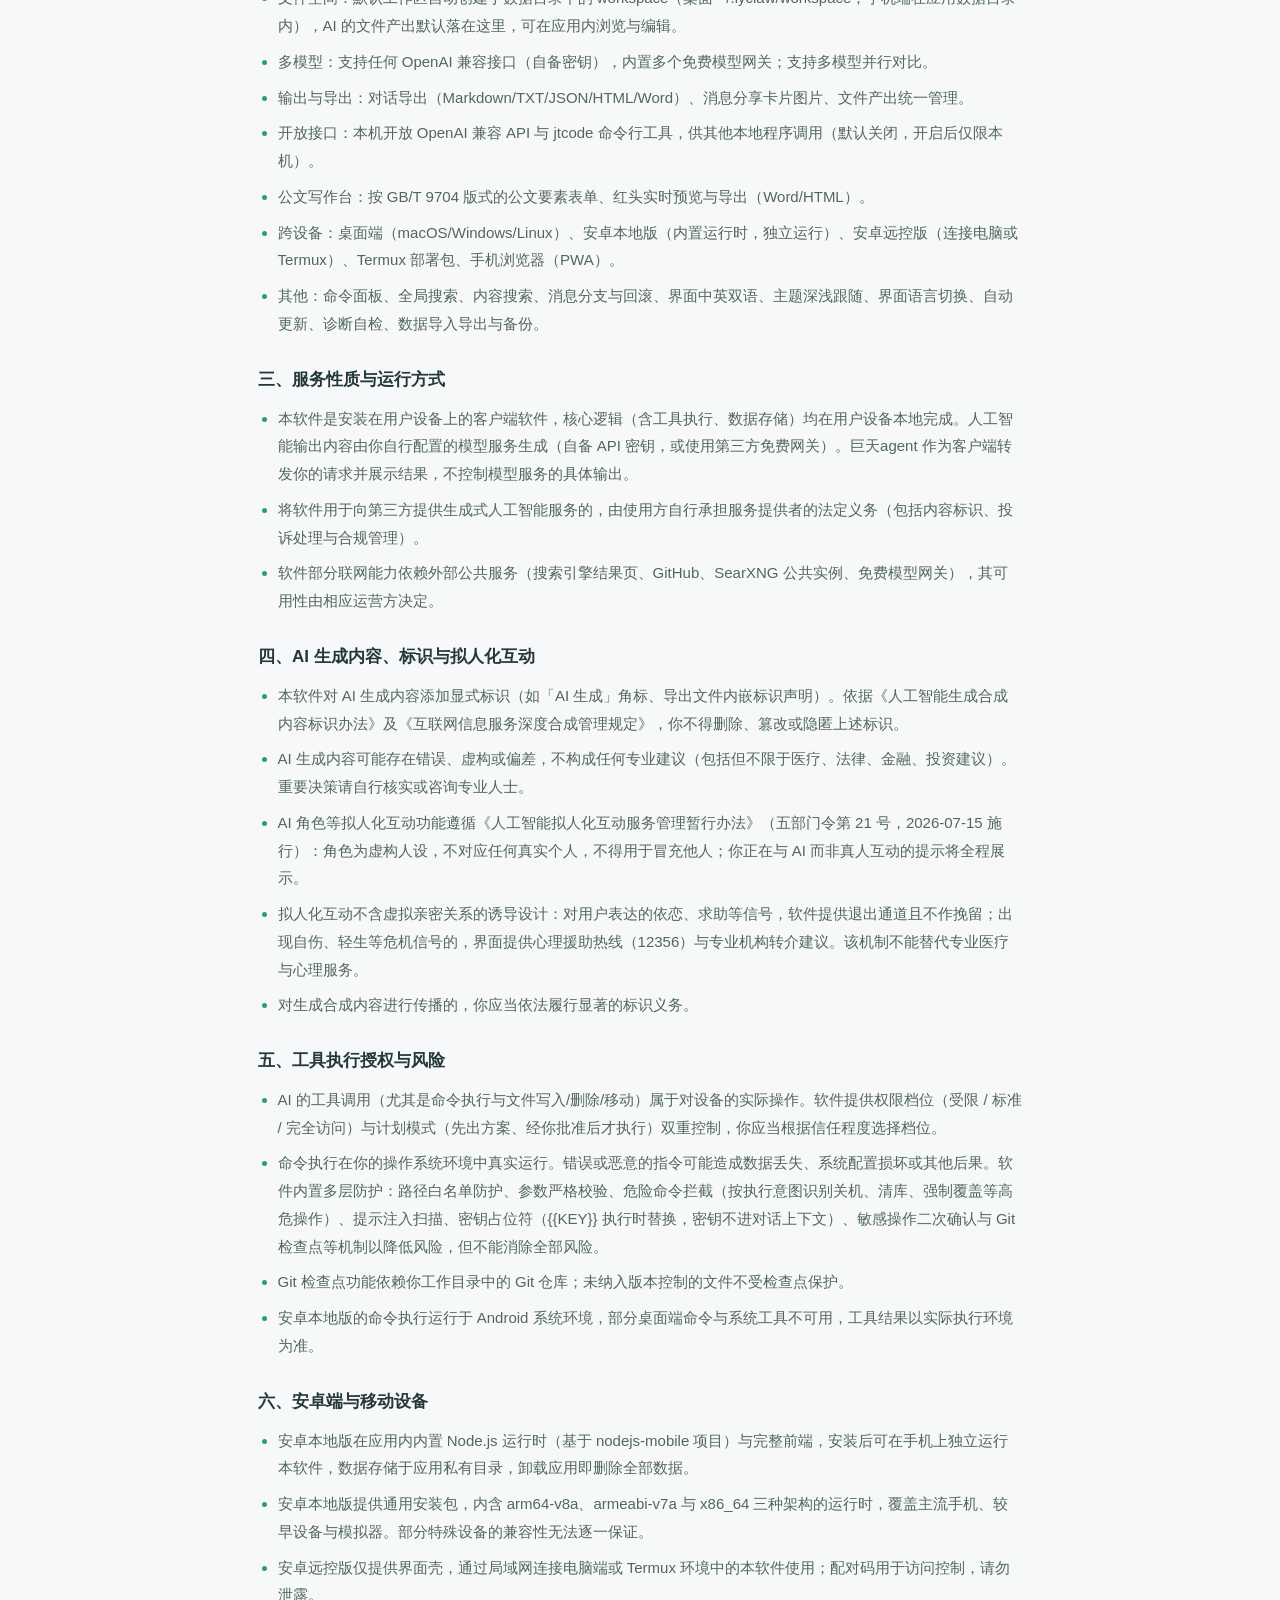
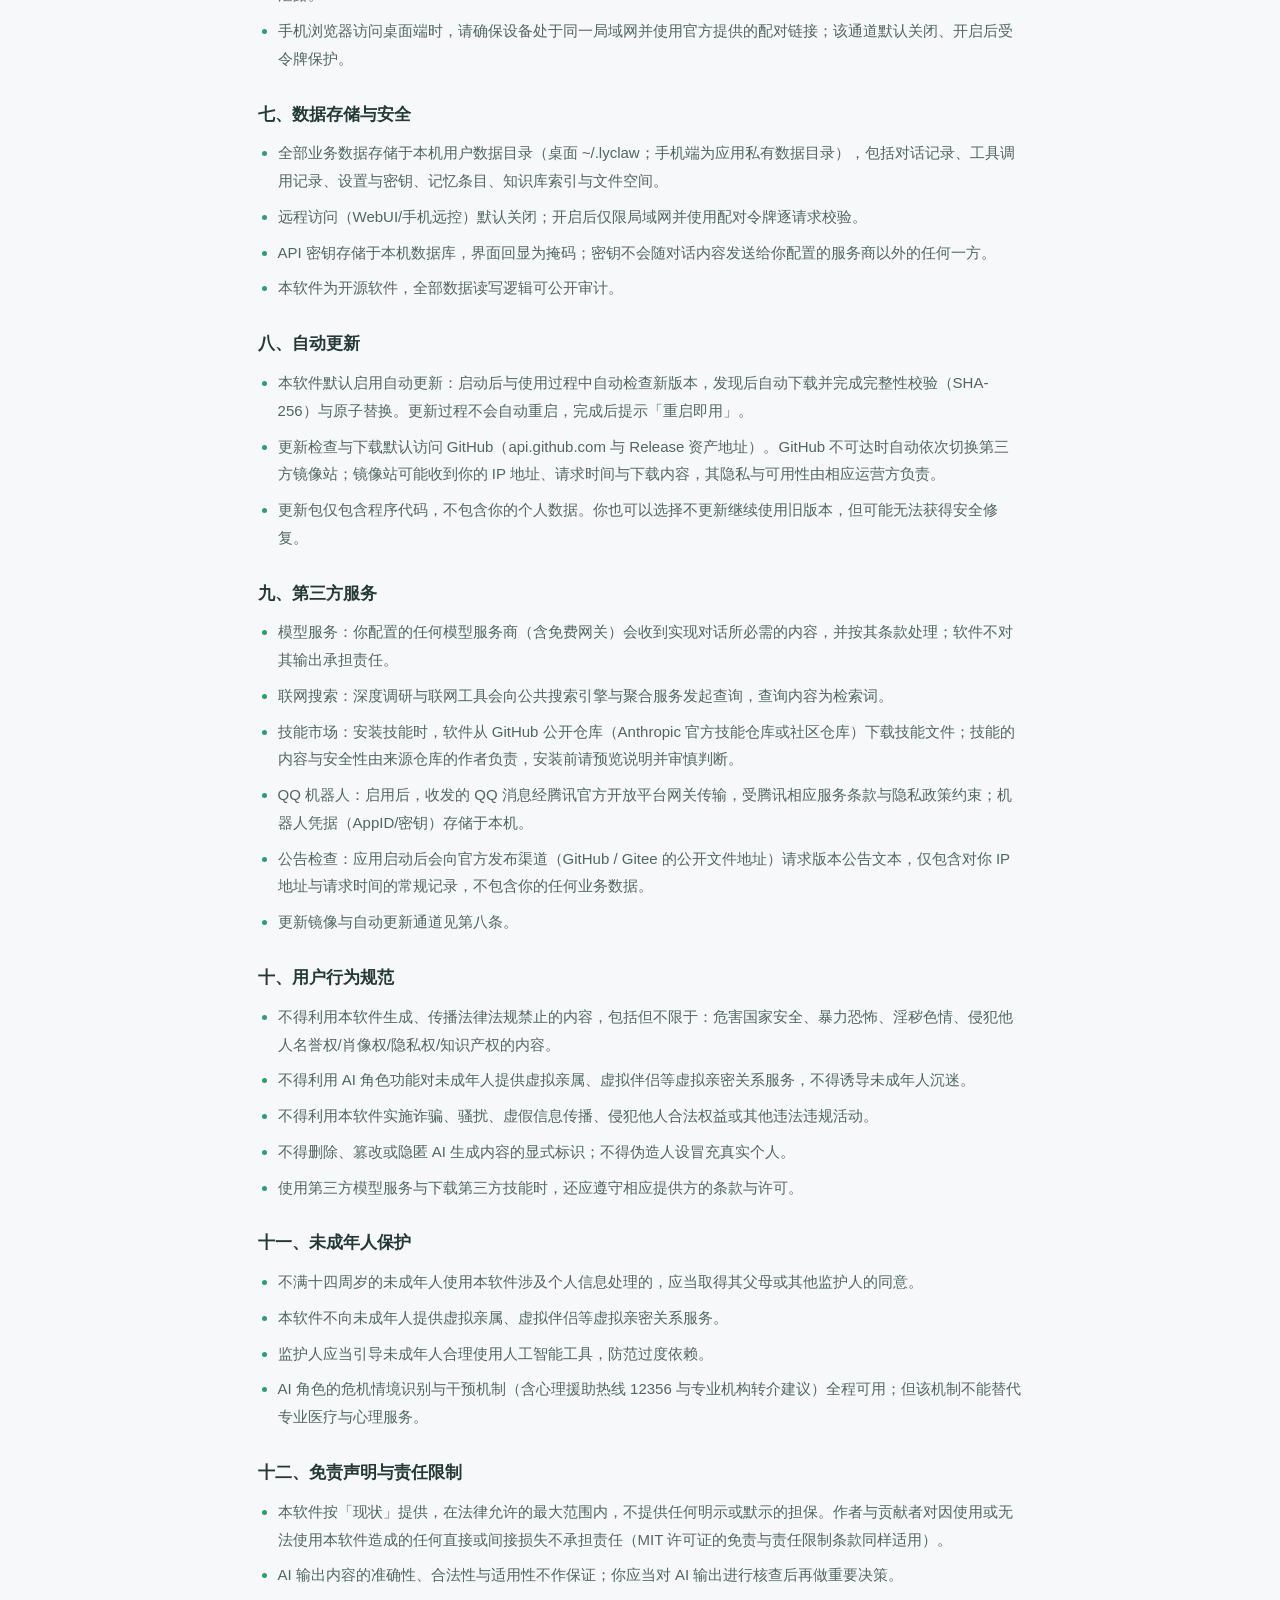
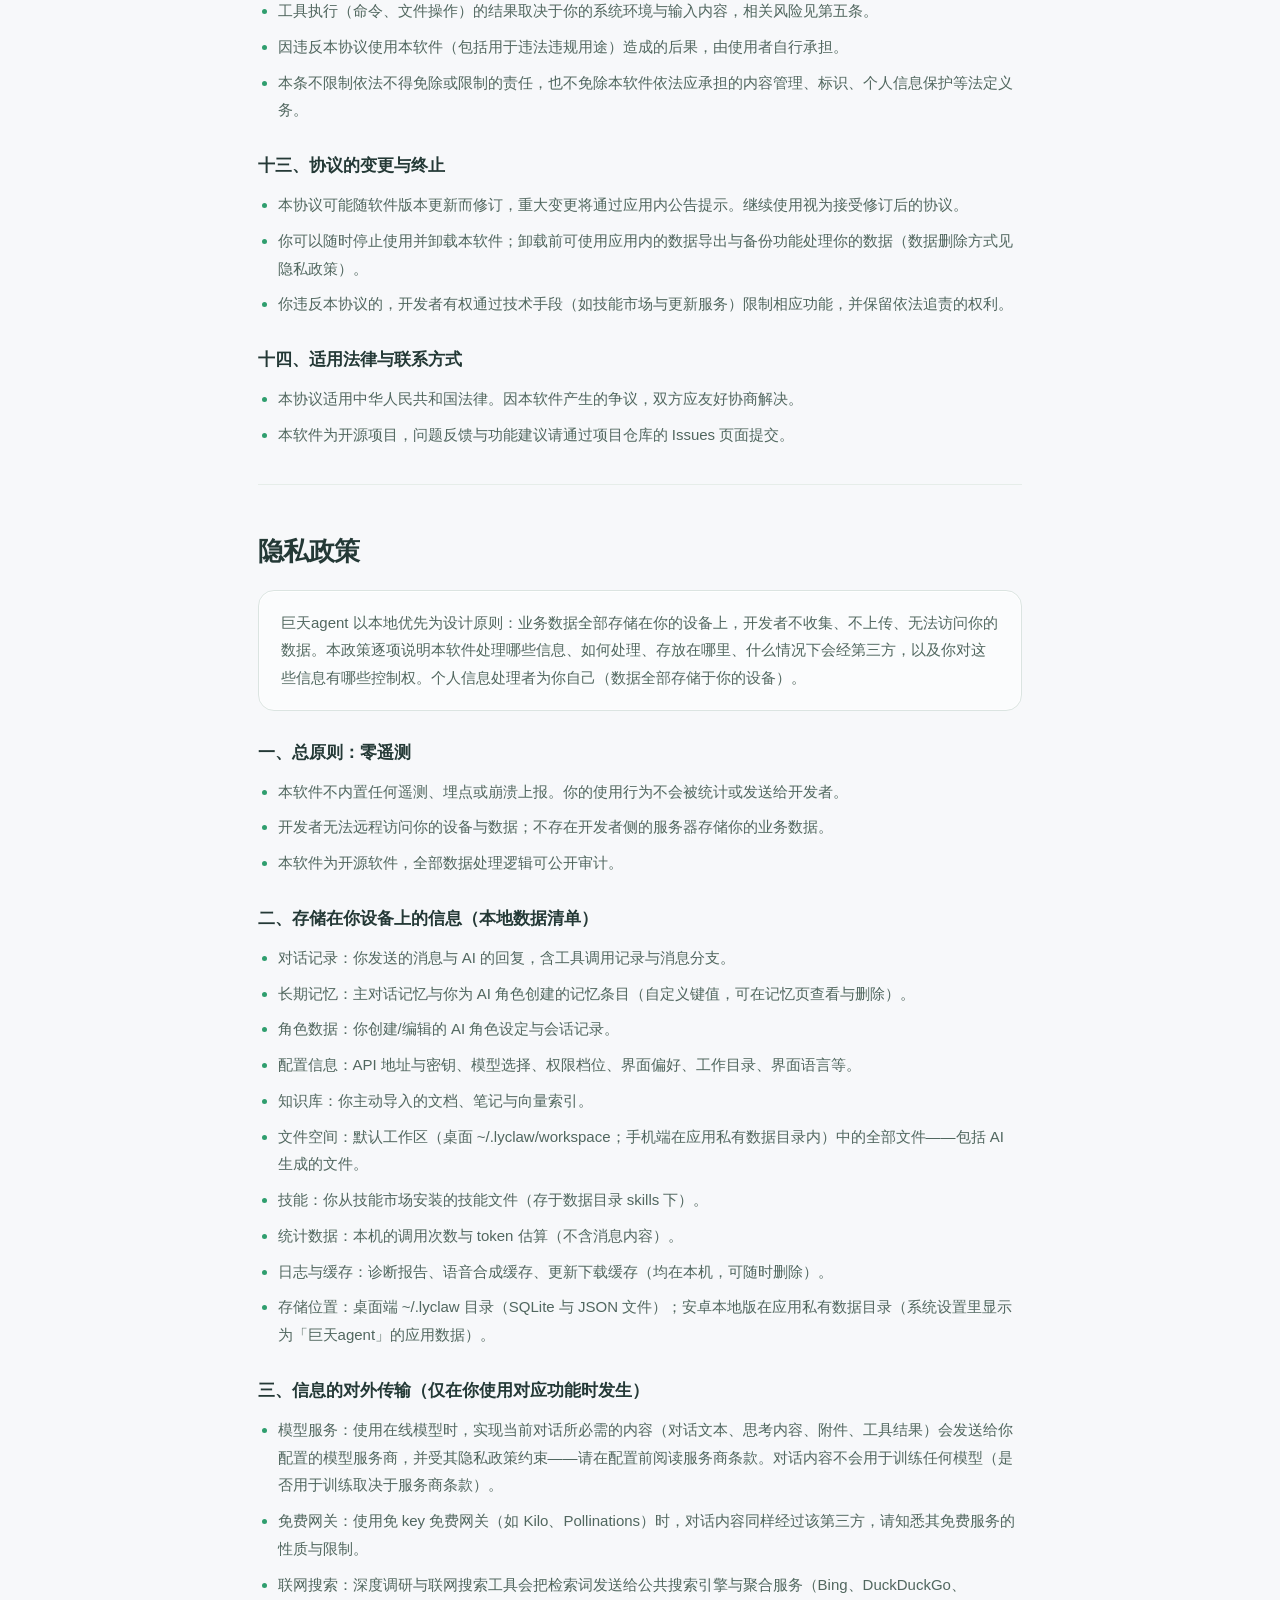
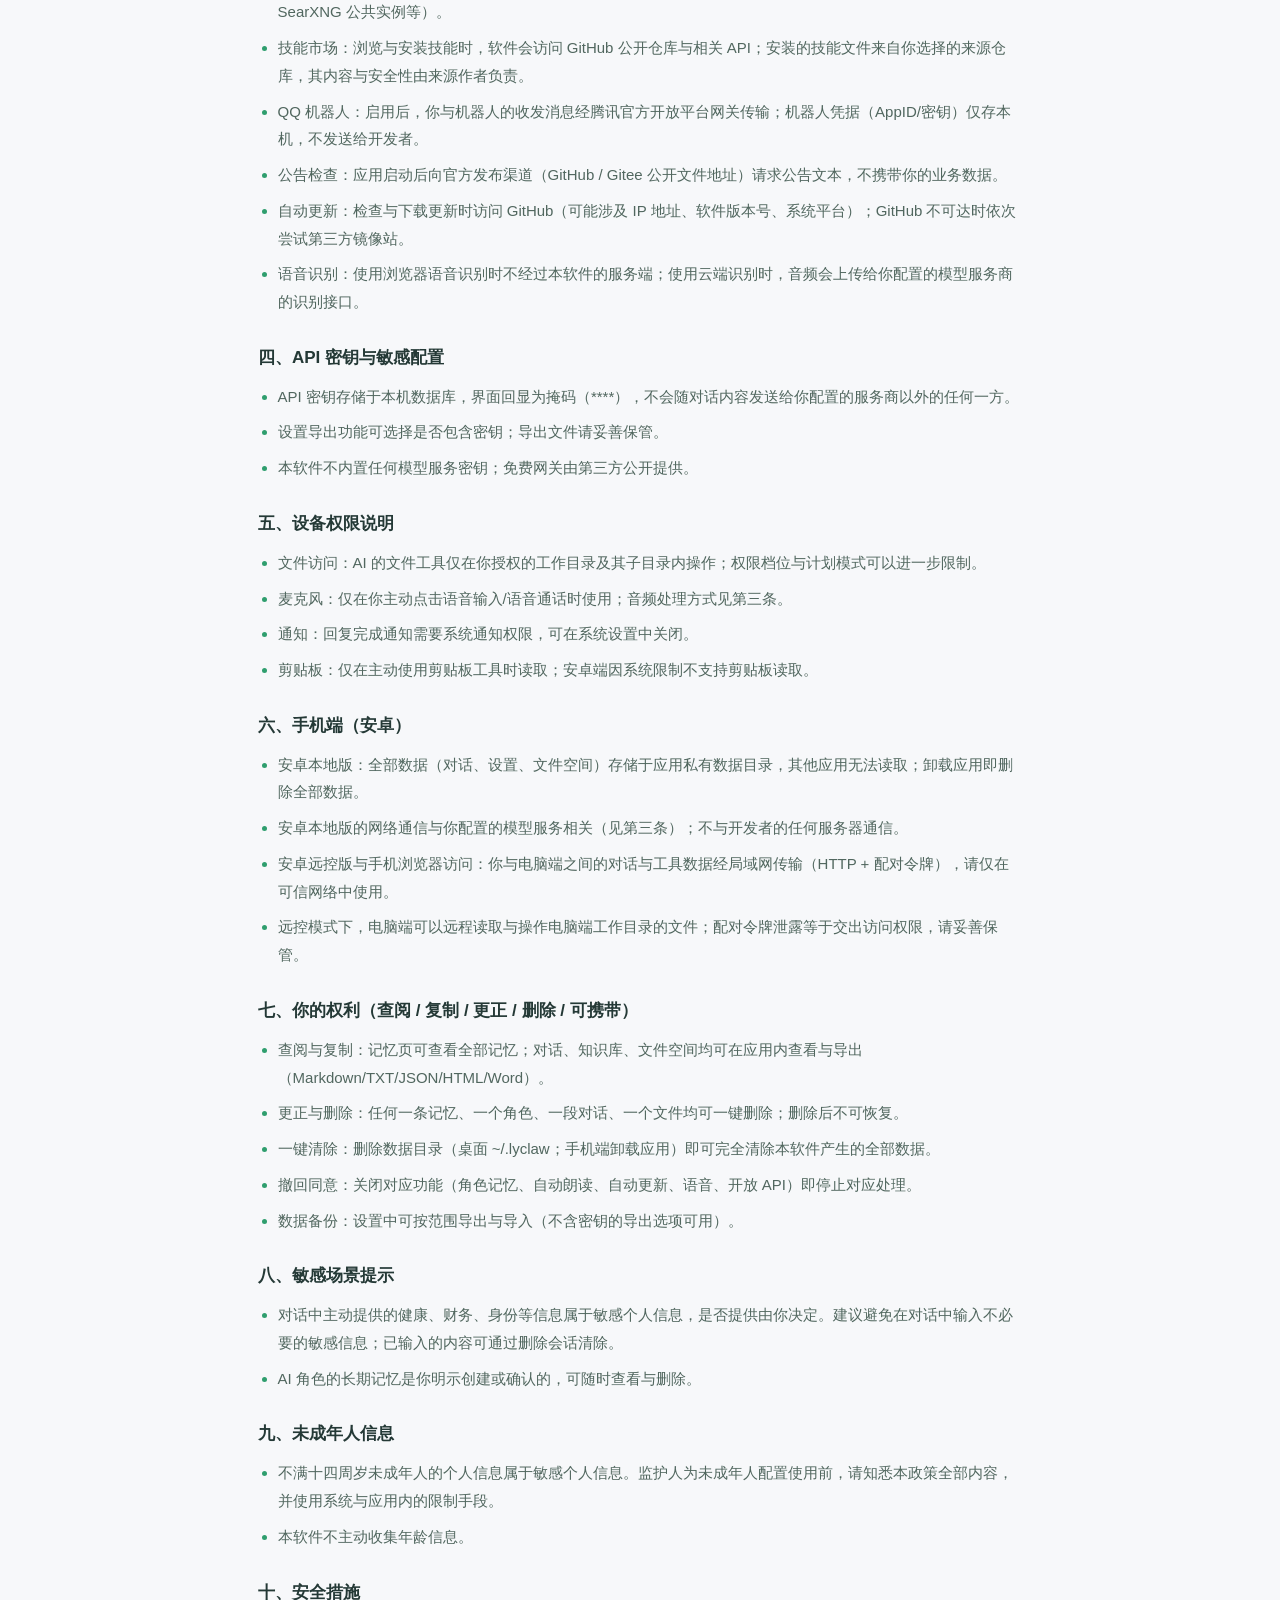
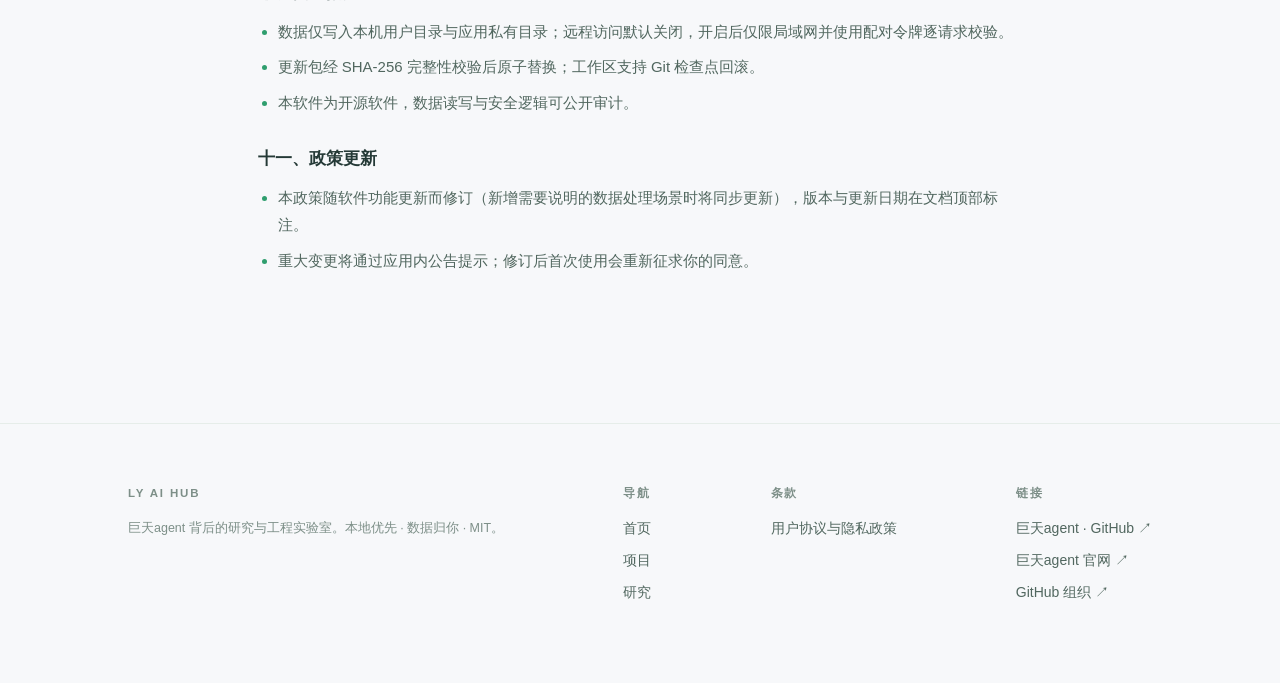
==== commit 115606b2: "docs: legal.html 同步巨天agent v2026-11-15 协议文本" ====
--- a/legal.html
+++ b/legal.html
@@ -37,113 +37,205 @@
 </nav>
 <div class="hub-legal">
   <h1>用户协议与隐私政策</h1>
-  <p class="meta">适用于巨天agent 全部功能 · 版本 2026-10-11<br>本页与软件内「设置 → 关于 → 用户协议与隐私政策」为同一文本。</p>
+  <p class="meta">适用于巨天agent 全部功能 · 版本 2026-11-15<br>本页与软件内「设置 → 关于 → 用户协议与隐私政策」为同一文本。</p>
   <nav class="toc" aria-label="文档导航"><a href="#agreement">用户协议</a><a href="#privacy">隐私政策</a></nav>
     <section class="hub-doc" id="agreement">
       <h2>用户协议</h2>
-      <p class="intro">欢迎使用巨天agent。请在使用前阅读并理解本协议。安装、使用本软件即表示你已阅读并同意本协议的全部内容。本软件为本地部署的开源软件（MIT 许可证），主要在用户自己的计算机上运行。</p>
-      <h3>一、服务性质与运行方式</h3>
-      <ul>
-        <li>本软件是一个桌面端人工智能工作台，提供对话、编码辅助、AI 角色、知识库、定时任务等功能。</li>
-        <li>人工智能输出内容由你自行配置的模型服务生成（自备 API 密钥，或使用第三方免费网关）。巨天agent 作为客户端软件转发你的请求并展示结果，不控制模型服务的具体输出。</li>
-        <li>本软件在本地计算机上运行与存储。将软件用于向第三方提供服务的，由使用方自行承担服务提供者义务。</li>
-      </ul>
-      <h3>二、AI 生成内容与标识</h3>
+      <p class="intro">欢迎使用巨天agent。请在使用前阅读并理解本协议。安装、使用本软件即表示你已阅读并同意本协议的全部内容。本软件为本地部署的开源软件，依据 MIT 许可证向公众授权，主要在用户自己的计算机（或手机）上运行。</p>
+      <h3>一、软件的性质与许可（MIT）</h3>
+      <ul>
+        <li>本软件依据 MIT 许可证开源发布。你可以在遵守许可证条款的前提下，自由地使用、复制、修改、合并、出版、分发、再许可与销售本软件的副本，但须在软件的所有副本或实质部分中包含原许可证声明与免责声明。许可证全文见随软件分发的 LICENSE 文件，亦可于项目仓库查阅。</li>
+        <li>MIT 许可证按「现状」提供本软件，不附带任何形式的明示或默示担保（包括但不限于适销性、特定用途适用性与不侵权的担保）。作者与版权持有人对任何索赔、损害或其他责任不负责任。本节为许可证条款的转述，与 LICENSE 文件不一致时以 LICENSE 文件为准。</li>
+        <li>「巨天agent」名称、标识与官网页面设计归巨天工作室所有；上述商标性使用不因 MIT 软件许可而授权。</li>
+        <li>本软件在运行中会加载其依赖的第三方开源组件（如 React、CodeMirror、better-sqlite3、mermaid、KaTeX 等），各组件依其自身的开源许可证提供。完整的依赖清单可于项目仓库查阅，本软件分发时一并保留各组件的许可声明。</li>
+      </ul>
+      <h3>二、功能范围</h3>
+      <ul>
+        <li>对话与工具执行：内置 43 个工具，涵盖命令行执行、文件读写与检索、网页抓取与搜索、进程与端口检查、图像生成、文本与数据处理等。你下达任务，软件拆解步骤、调用工具、验证并给出结果；工具调用的参数与输出全程可见、可展开核对、可随时打断。</li>
+        <li>代码工作台：项目文件树、多标签编辑（语法高亮、代码折叠、括号匹配、自动补全、查找替换、跳转行、缩进参考线、代码大纲、分屏编辑）、内置终端、Git 检查点与 diff 审查、Markdown 预览、AI 辅助补全。</li>
+        <li>深度调研：多路检索、来源抓取、交叉验证，产出带引用来源的报告，支持进度查看与历史归档。</li>
+        <li>知识库与记忆：将文件夹与笔记导入知识库并建立索引与关联；跨会话长期记忆的管理（查看、修改、删除）。</li>
+        <li>技能市场：从 Anthropic 官方技能仓库与社区技能仓库浏览、预览并安装技能；支持从任意 GitHub 仓库链接安装。</li>
+        <li>MCP 扩展：通过 Model Context Protocol 接入外部工具服务（支持 stdio / SSE / Streamable HTTP 三种传输方式），可按服务配置允许、拒绝与只读策略。</li>
+        <li>AI 角色：具备长期记忆的拟人化对话角色（免费使用，含合规提示与危机干预机制）。</li>
+        <li>语音：语音通话模式、文本朗读（支持多平台语音合成与多音色语速）、语音输入（浏览器识别或云端识别）。</li>
+        <li>即时通讯接入：QQ 官方机器人（经腾讯官方开放平台网关收发消息，需你自行创建与配置机器人）。</li>
+        <li>自动化：定时任务（按计划自动执行提示与任务）、待办清单、目标模式（自动评估任务完成度并续跑）、工作流（多步骤预设流程）。</li>
+        <li>演示文稿：AI 生成与编辑 PPT，支持导出。</li>
+        <li>文件空间：默认工作区自动创建于数据目录下的 workspace（桌面 ~/.lyclaw/workspace；手机端在应用数据目录内），AI 的文件产出默认落在这里，可在应用内浏览与编辑。</li>
+        <li>多模型：支持任何 OpenAI 兼容接口（自备密钥），内置多个免费模型网关；支持多模型并行对比。</li>
+        <li>输出与导出：对话导出（Markdown/TXT/JSON/HTML/Word）、消息分享卡片图片、文件产出统一管理。</li>
+        <li>开放接口：本机开放 OpenAI 兼容 API 与 jtcode 命令行工具，供其他本地程序调用（默认关闭，开启后仅限本机）。</li>
+        <li>公文写作台：按 GB/T 9704 版式的公文要素表单、红头实时预览与导出（Word/HTML）。</li>
+        <li>跨设备：桌面端（macOS/Windows/Linux）、安卓本地版（内置运行时，独立运行）、安卓远控版（连接电脑或 Termux）、Termux 部署包、手机浏览器（PWA）。</li>
+        <li>其他：命令面板、全局搜索、内容搜索、消息分支与回滚、界面中英双语、主题深浅跟随、界面语言切换、自动更新、诊断自检、数据导入导出与备份。</li>
+      </ul>
+      <h3>三、服务性质与运行方式</h3>
+      <ul>
+        <li>本软件是安装在用户设备上的客户端软件，核心逻辑（含工具执行、数据存储）均在用户设备本地完成。人工智能输出内容由你自行配置的模型服务生成（自备 API 密钥，或使用第三方免费网关）。巨天agent 作为客户端转发你的请求并展示结果，不控制模型服务的具体输出。</li>
+        <li>将软件用于向第三方提供生成式人工智能服务的，由使用方自行承担服务提供者的法定义务（包括内容标识、投诉处理与合规管理）。</li>
+        <li>软件部分联网能力依赖外部公共服务（搜索引擎结果页、GitHub、SearXNG 公共实例、免费模型网关），其可用性由相应运营方决定。</li>
+      </ul>
+      <h3>四、AI 生成内容、标识与拟人化互动</h3>
       <ul>
         <li>本软件对 AI 生成内容添加显式标识（如「AI 生成」角标、导出文件内嵌标识声明）。依据《人工智能生成合成内容标识办法》及《互联网信息服务深度合成管理规定》，你不得删除、篡改或隐匿上述标识。</li>
-        <li>AI 生成内容可能存在错误、虚构或偏差，不构成任何专业建议。重要决策请自行核实或咨询专业人士。</li>
-        <li>AI 角色等拟人化互动功能为虚构人设：角色不对应任何真实个人，不得用于冒充他人。你正在与 AI 而非真人互动的提示将全程展示。</li>
-      </ul>
-      <h3>三、用户行为规范</h3>
+        <li>AI 生成内容可能存在错误、虚构或偏差，不构成任何专业建议（包括但不限于医疗、法律、金融、投资建议）。重要决策请自行核实或咨询专业人士。</li>
+        <li>AI 角色等拟人化互动功能遵循《人工智能拟人化互动服务管理暂行办法》（五部门令第 21 号，2026-07-15 施行）：角色为虚构人设，不对应任何真实个人，不得用于冒充他人；你正在与 AI 而非真人互动的提示将全程展示。</li>
+        <li>拟人化互动不含虚拟亲密关系的诱导设计：对用户表达的依恋、求助等信号，软件提供退出通道且不作挽留；出现自伤、轻生等危机信号的，界面提供心理援助热线（12356）与专业机构转介建议。该机制不能替代专业医疗与心理服务。</li>
+        <li>对生成合成内容进行传播的，你应当依法履行显著的标识义务。</li>
+      </ul>
+      <h3>五、工具执行授权与风险</h3>
+      <ul>
+        <li>AI 的工具调用（尤其是命令执行与文件写入/删除/移动）属于对设备的实际操作。软件提供权限档位（受限 / 标准 / 完全访问）与计划模式（先出方案、经你批准后才执行）双重控制，你应当根据信任程度选择档位。</li>
+        <li>命令执行在你的操作系统环境中真实运行。错误或恶意的指令可能造成数据丢失、系统配置损坏或其他后果。软件内置多层防护：路径白名单防护、参数严格校验、危险命令拦截（按执行意图识别关机、清库、强制覆盖等高危操作）、提示注入扫描、密钥占位符（{{KEY}} 执行时替换，密钥不进对话上下文）、敏感操作二次确认与 Git 检查点等机制以降低风险，但不能消除全部风险。</li>
+        <li>Git 检查点功能依赖你工作目录中的 Git 仓库；未纳入版本控制的文件不受检查点保护。</li>
+        <li>安卓本地版的命令执行运行于 Android 系统环境，部分桌面端命令与系统工具不可用，工具结果以实际执行环境为准。</li>
+      </ul>
+      <h3>六、安卓端与移动设备</h3>
+      <ul>
+        <li>安卓本地版在应用内内置 Node.js 运行时（基于 nodejs-mobile 项目）与完整前端，安装后可在手机上独立运行本软件，数据存储于应用私有目录，卸载应用即删除全部数据。</li>
+        <li>安卓本地版提供通用安装包，内含 arm64-v8a、armeabi-v7a 与 x86_64 三种架构的运行时，覆盖主流手机、较早设备与模拟器。部分特殊设备的兼容性无法逐一保证。</li>
+        <li>安卓远控版仅提供界面壳，通过局域网连接电脑端或 Termux 环境中的本软件使用；配对码用于访问控制，请勿泄露。</li>
+        <li>手机浏览器访问桌面端时，请确保设备处于同一局域网并使用官方提供的配对链接；该通道默认关闭、开启后受令牌保护。</li>
+      </ul>
+      <h3>七、数据存储与安全</h3>
+      <ul>
+        <li>全部业务数据存储于本机用户数据目录（桌面 ~/.lyclaw；手机端为应用私有数据目录），包括对话记录、工具调用记录、设置与密钥、记忆条目、知识库索引与文件空间。</li>
+        <li>远程访问（WebUI/手机远控）默认关闭；开启后仅限局域网并使用配对令牌逐请求校验。</li>
+        <li>API 密钥存储于本机数据库，界面回显为掩码；密钥不会随对话内容发送给你配置的服务商以外的任何一方。</li>
+        <li>本软件为开源软件，全部数据读写逻辑可公开审计。</li>
+      </ul>
+      <h3>八、自动更新</h3>
+      <ul>
+        <li>本软件默认启用自动更新：启动后与使用过程中自动检查新版本，发现后自动下载并完成完整性校验（SHA-256）与原子替换。更新过程不会自动重启，完成后提示「重启即用」。</li>
+        <li>更新检查与下载默认访问 GitHub（api.github.com 与 Release 资产地址）。GitHub 不可达时自动依次切换第三方镜像站；镜像站可能收到你的 IP 地址、请求时间与下载内容，其隐私与可用性由相应运营方负责。</li>
+        <li>更新包仅包含程序代码，不包含你的个人数据。你也可以选择不更新继续使用旧版本，但可能无法获得安全修复。</li>
+      </ul>
+      <h3>九、第三方服务</h3>
+      <ul>
+        <li>模型服务：你配置的任何模型服务商（含免费网关）会收到实现对话所必需的内容，并按其条款处理；软件不对其输出承担责任。</li>
+        <li>联网搜索：深度调研与联网工具会向公共搜索引擎与聚合服务发起查询，查询内容为检索词。</li>
+        <li>技能市场：安装技能时，软件从 GitHub 公开仓库（Anthropic 官方技能仓库或社区仓库）下载技能文件；技能的内容与安全性由来源仓库的作者负责，安装前请预览说明并审慎判断。</li>
+        <li>QQ 机器人：启用后，收发的 QQ 消息经腾讯官方开放平台网关传输，受腾讯相应服务条款与隐私政策约束；机器人凭据（AppID/密钥）存储于本机。</li>
+        <li>公告检查：应用启动后会向官方发布渠道（GitHub / Gitee 的公开文件地址）请求版本公告文本，仅包含对你 IP 地址与请求时间的常规记录，不包含你的任何业务数据。</li>
+        <li>更新镜像与自动更新通道见第八条。</li>
+      </ul>
+      <h3>十、用户行为规范</h3>
       <ul>
         <li>不得利用本软件生成、传播法律法规禁止的内容，包括但不限于：危害国家安全、暴力恐怖、淫秽色情、侵犯他人名誉权/肖像权/隐私权/知识产权的内容。</li>
         <li>不得利用 AI 角色功能对未成年人提供虚拟亲属、虚拟伴侣等虚拟亲密关系服务，不得诱导未成年人沉迷。</li>
-        <li>不得利用本软件实施诈骗、骚扰、虚假信息传播或其他违法违规活动。</li>
-        <li>使用第三方模型服务时，还应遵守该服务商的服务条款。</li>
-      </ul>
-      <h3>四、未成年人保护</h3>
+        <li>不得利用本软件实施诈骗、骚扰、虚假信息传播、侵犯他人合法权益或其他违法违规活动。</li>
+        <li>不得删除、篡改或隐匿 AI 生成内容的显式标识；不得伪造人设冒充真实个人。</li>
+        <li>使用第三方模型服务与下载第三方技能时，还应遵守相应提供方的条款与许可。</li>
+      </ul>
+      <h3>十一、未成年人保护</h3>
       <ul>
         <li>不满十四周岁的未成年人使用本软件涉及个人信息处理的，应当取得其父母或其他监护人的同意。</li>
         <li>本软件不向未成年人提供虚拟亲属、虚拟伴侣等虚拟亲密关系服务。</li>
         <li>监护人应当引导未成年人合理使用人工智能工具，防范过度依赖。</li>
-      </ul>
-      <h3>五、知识产权</h3>
-      <ul>
-        <li>本软件依据 MIT 许可证开源发布。软件本身的著作权与许可条款见仓库 LICENSE 文件。</li>
-        <li>你输入的内容的权利归属由你与相关权利人依法确定。AI 生成内容的使用与商用权利，还受你所用模型服务商条款约束，请自行查阅。</li>
-        <li>「巨天agent」名称与标识归巨天工作室所有。</li>
-      </ul>
-      <h3>六、责任限制</h3>
-      <ul>
-        <li>本软件按「现状」提供。在法律允许的最大范围内，开发者对因使用或无法使用本软件造成的间接损失不承担责任。</li>
+        <li>AI 角色的危机情境识别与干预机制（含心理援助热线 12356 与专业机构转介建议）全程可用；但该机制不能替代专业医疗与心理服务。</li>
+      </ul>
+      <h3>十二、免责声明与责任限制</h3>
+      <ul>
+        <li>本软件按「现状」提供，在法律允许的最大范围内，不提供任何明示或默示的担保。作者与贡献者对因使用或无法使用本软件造成的任何直接或间接损失不承担责任（MIT 许可证的免责与责任限制条款同样适用）。</li>
+        <li>AI 输出内容的准确性、合法性与适用性不作保证；你应当对 AI 输出进行核查后再做重要决策。</li>
+        <li>工具执行（命令、文件操作）的结果取决于你的系统环境与输入内容，相关风险见第五条。</li>
+        <li>因违反本协议使用本软件（包括用于违法违规用途）造成的后果，由使用者自行承担。</li>
         <li>本条不限制依法不得免除或限制的责任，也不免除本软件依法应承担的内容管理、标识、个人信息保护等法定义务。</li>
-        <li>因违反本协议使用本软件（包括用于违法违规用途）造成的后果，由使用者自行承担。</li>
-      </ul>
-      <h3>七、自动更新与镜像通道</h3>
-      <ul>
-        <li>本软件默认启用自动更新：启动后与使用过程中会自动检查新版本，发现后自动下载并完成校验与替换。更新过程不会自动重启，完成后将提示你「重启即用」，重启后生效。</li>
-        <li>更新检查与下载默认访问 GitHub（api.github.com 与 release 资产地址）。当网络无法连通 GitHub 时，会自动依次切换第三方镜像站完成同样操作；镜像站由公开社区运营，可能收到你的 IP 地址、请求时间与下载内容，其隐私与可用性由相应运营方负责。</li>
-        <li>你可以在设置中手动检查更新；卸载或删除本软件不影响已完成更新的运行。</li>
-      </ul>
-      <h3>八、协议的变更与终止</h3>
-      <ul>
-        <li>本协议可能随软件版本更新而修订，重大变更将通过应用内公告提示。</li>
-        <li>你可以随时停止使用并卸载本软件；卸载前可使用应用内的数据导出与删除功能处理你的数据。</li>
-        <li>本协议适用中华人民共和国法律。</li>
+      </ul>
+      <h3>十三、协议的变更与终止</h3>
+      <ul>
+        <li>本协议可能随软件版本更新而修订，重大变更将通过应用内公告提示。继续使用视为接受修订后的协议。</li>
+        <li>你可以随时停止使用并卸载本软件；卸载前可使用应用内的数据导出与备份功能处理你的数据（数据删除方式见隐私政策）。</li>
+        <li>你违反本协议的，开发者有权通过技术手段（如技能市场与更新服务）限制相应功能，并保留依法追责的权利。</li>
+      </ul>
+      <h3>十四、适用法律与联系方式</h3>
+      <ul>
+        <li>本协议适用中华人民共和国法律。因本软件产生的争议，双方应友好协商解决。</li>
+        <li>本软件为开源项目，问题反馈与功能建议请通过项目仓库的 Issues 页面提交。</li>
       </ul>
     </section>
     <section class="hub-doc" id="privacy">
       <h2>隐私政策</h2>
-      <p class="intro">巨天agent 以本地优先为设计原则。本政策说明本软件处理哪些信息、如何处理、存放在哪里，以及你对自己的信息有哪些控制权。个人信息处理者为你自己（数据全部存储于你的计算机），开发者无法访问你的数据。</p>
-      <h3>一、我们处理的信息（全部存于本机 ~/.lyclaw 目录）</h3>
-      <ul>
-        <li>对话记录：你发送的消息与 AI 的回复，含工具调用记录。</li>
-        <li>长期记忆：主对话记忆与你为 AI 角色创建的记忆条目（自定义键值）。</li>
-        <li>角色数据：你创建/编辑的 AI 角色设定、会话记录。</li>
-        <li>配置信息：API 地址与密钥、模型选择、界面偏好、工作目录。</li>
-        <li>知识库：你主动导入的文档与索引。</li>
-        <li>统计数据：本机的调用次数与 token 估算（不包含消息内容）。</li>
-      </ul>
-      <h3>二、信息的使用与不对外提供</h3>
-      <ul>
-        <li>上述信息仅存储在你的计算机上，用于向你提供软件功能。开发者不收集、不上传、无法访问这些数据。</li>
-        <li>你的聊天内容不会用于训练任何模型。</li>
-        <li>当你使用在线模型服务时，实现当前对话功能所必需的内容（对话文本、附件）会发送给你所配置的模型服务商，并受其隐私政策约束——请在配置前阅读服务商的条款。</li>
-        <li>使用免 key 免费网关（如 Kilo、Pollinations）时，对话内容同样会经过该第三方网关，请知悉。</li>
-      </ul>
-      <h3>三、自动更新产生的网络通信</h3>
-      <ul>
-        <li>自动更新时，软件会访问 GitHub 获取版本信息（可能包含：IP 地址、软件版本号、系统平台）。更新包内容为程序代码，不含你的个人数据。</li>
-        <li>当 GitHub 不可达时，将依次尝试第三方镜像站；该过程同样会发生上述网络通信。</li>
-        <li>你可以选择不更新继续使用旧版本，但可能无法获得安全修复与新功能。</li>
-      </ul>
-      <h3>四、敏感场景提示</h3>
-      <ul>
-        <li>对话中主动提供的健康、财务、身份等信息属于敏感个人信息，是否提供由你决定。建议避免在对话中输入不必要的敏感信息。</li>
+      <p class="intro">巨天agent 以本地优先为设计原则：业务数据全部存储在你的设备上，开发者不收集、不上传、无法访问你的数据。本政策逐项说明本软件处理哪些信息、如何处理、存放在哪里、什么情况下会经第三方，以及你对这些信息有哪些控制权。个人信息处理者为你自己（数据全部存储于你的设备）。</p>
+      <h3>一、总原则：零遥测</h3>
+      <ul>
+        <li>本软件不内置任何遥测、埋点或崩溃上报。你的使用行为不会被统计或发送给开发者。</li>
+        <li>开发者无法远程访问你的设备与数据；不存在开发者侧的服务器存储你的业务数据。</li>
+        <li>本软件为开源软件，全部数据处理逻辑可公开审计。</li>
+      </ul>
+      <h3>二、存储在你设备上的信息（本地数据清单）</h3>
+      <ul>
+        <li>对话记录：你发送的消息与 AI 的回复，含工具调用记录与消息分支。</li>
+        <li>长期记忆：主对话记忆与你为 AI 角色创建的记忆条目（自定义键值，可在记忆页查看与删除）。</li>
+        <li>角色数据：你创建/编辑的 AI 角色设定与会话记录。</li>
+        <li>配置信息：API 地址与密钥、模型选择、权限档位、界面偏好、工作目录、界面语言等。</li>
+        <li>知识库：你主动导入的文档、笔记与向量索引。</li>
+        <li>文件空间：默认工作区（桌面 ~/.lyclaw/workspace；手机端在应用私有数据目录内）中的全部文件——包括 AI 生成的文件。</li>
+        <li>技能：你从技能市场安装的技能文件（存于数据目录 skills 下）。</li>
+        <li>统计数据：本机的调用次数与 token 估算（不含消息内容）。</li>
+        <li>日志与缓存：诊断报告、语音合成缓存、更新下载缓存（均在本机，可随时删除）。</li>
+        <li>存储位置：桌面端 ~/.lyclaw 目录（SQLite 与 JSON 文件）；安卓本地版在应用私有数据目录（系统设置里显示为「巨天agent」的应用数据）。</li>
+      </ul>
+      <h3>三、信息的对外传输（仅在你使用对应功能时发生）</h3>
+      <ul>
+        <li>模型服务：使用在线模型时，实现当前对话所必需的内容（对话文本、思考内容、附件、工具结果）会发送给你配置的模型服务商，并受其隐私政策约束——请在配置前阅读服务商条款。对话内容不会用于训练任何模型（是否用于训练取决于服务商条款）。</li>
+        <li>免费网关：使用免 key 免费网关（如 Kilo、Pollinations）时，对话内容同样经过该第三方，请知悉其免费服务的性质与限制。</li>
+        <li>联网搜索：深度调研与联网搜索工具会把检索词发送给公共搜索引擎与聚合服务（Bing、DuckDuckGo、SearXNG 公共实例等）。</li>
+        <li>技能市场：浏览与安装技能时，软件会访问 GitHub 公开仓库与相关 API；安装的技能文件来自你选择的来源仓库，其内容与安全性由来源作者负责。</li>
+        <li>QQ 机器人：启用后，你与机器人的收发消息经腾讯官方开放平台网关传输；机器人凭据（AppID/密钥）仅存本机，不发送给开发者。</li>
+        <li>公告检查：应用启动后向官方发布渠道（GitHub / Gitee 公开文件地址）请求公告文本，不携带你的业务数据。</li>
+        <li>自动更新：检查与下载更新时访问 GitHub（可能涉及 IP 地址、软件版本号、系统平台）；GitHub 不可达时依次尝试第三方镜像站。</li>
+        <li>语音识别：使用浏览器语音识别时不经过本软件的服务端；使用云端识别时，音频会上传给你配置的模型服务商的识别接口。</li>
+      </ul>
+      <h3>四、API 密钥与敏感配置</h3>
+      <ul>
+        <li>API 密钥存储于本机数据库，界面回显为掩码（****），不会随对话内容发送给你配置的服务商以外的任何一方。</li>
+        <li>设置导出功能可选择是否包含密钥；导出文件请妥善保管。</li>
+        <li>本软件不内置任何模型服务密钥；免费网关由第三方公开提供。</li>
+      </ul>
+      <h3>五、设备权限说明</h3>
+      <ul>
+        <li>文件访问：AI 的文件工具仅在你授权的工作目录及其子目录内操作；权限档位与计划模式可以进一步限制。</li>
+        <li>麦克风：仅在你主动点击语音输入/语音通话时使用；音频处理方式见第三条。</li>
+        <li>通知：回复完成通知需要系统通知权限，可在系统设置中关闭。</li>
+        <li>剪贴板：仅在主动使用剪贴板工具时读取；安卓端因系统限制不支持剪贴板读取。</li>
+      </ul>
+      <h3>六、手机端（安卓）</h3>
+      <ul>
+        <li>安卓本地版：全部数据（对话、设置、文件空间）存储于应用私有数据目录，其他应用无法读取；卸载应用即删除全部数据。</li>
+        <li>安卓本地版的网络通信与你配置的模型服务相关（见第三条）；不与开发者的任何服务器通信。</li>
+        <li>安卓远控版与手机浏览器访问：你与电脑端之间的对话与工具数据经局域网传输（HTTP + 配对令牌），请仅在可信网络中使用。</li>
+        <li>远控模式下，电脑端可以远程读取与操作电脑端工作目录的文件；配对令牌泄露等于交出访问权限，请妥善保管。</li>
+      </ul>
+      <h3>七、你的权利（查阅 / 复制 / 更正 / 删除 / 可携带）</h3>
+      <ul>
+        <li>查阅与复制：记忆页可查看全部记忆；对话、知识库、文件空间均可在应用内查看与导出（Markdown/TXT/JSON/HTML/Word）。</li>
+        <li>更正与删除：任何一条记忆、一个角色、一段对话、一个文件均可一键删除；删除后不可恢复。</li>
+        <li>一键清除：删除数据目录（桌面 ~/.lyclaw；手机端卸载应用）即可完全清除本软件产生的全部数据。</li>
+        <li>撤回同意：关闭对应功能（角色记忆、自动朗读、自动更新、语音、开放 API）即停止对应处理。</li>
+        <li>数据备份：设置中可按范围导出与导入（不含密钥的导出选项可用）。</li>
+      </ul>
+      <h3>八、敏感场景提示</h3>
+      <ul>
+        <li>对话中主动提供的健康、财务、身份等信息属于敏感个人信息，是否提供由你决定。建议避免在对话中输入不必要的敏感信息；已输入的内容可通过删除会话清除。</li>
         <li>AI 角色的长期记忆是你明示创建或确认的，可随时查看与删除。</li>
       </ul>
-      <h3>五、你的权利（查阅 / 复制 / 更正 / 删除）</h3>
-      <ul>
-        <li>查阅与复制：记忆页（含角色记忆分区）可查看全部记忆；对话记录、知识库在对应页面均可导出。</li>
-        <li>更正与删除：任何一条记忆、一个角色的会话与记忆、整段对话均可一键删除，删除后不可恢复。</li>
-        <li>一键清除：卸载前删除 ~/.lyclaw 目录即可完全清除本软件产生的全部数据。</li>
-        <li>撤回同意：关闭相关功能（如角色记忆、自动朗读）即停止对应处理。</li>
-      </ul>
-      <h3>六、安全措施</h3>
-      <ul>
-        <li>数据仅写入本机用户目录；远程访问（WebUI）默认关闭，开启后仅限局域网并使用配对令牌。</li>
-        <li>API 密钥存储于本机，界面回显为掩码，不会随对话内容发送给第三方。</li>
-        <li>本软件为开源软件，数据读写逻辑可公开审计。</li>
-      </ul>
-      <h3>七、未成年人信息</h3>
-      <ul>
-        <li>不满十四周岁未成年人的个人信息属于敏感个人信息。监护人为未成年人配置使用前，请知悉本政策全部内容。</li>
-        <li>本软件不主动收集年龄信息；未成年人模式下将限制相关功能。</li>
-      </ul>
-      <h3>八、政策更新</h3>
-      <ul>
-        <li>本政策随软件功能更新而修订（如新增需要说明的数据处理场景），版本与更新日期将在文档顶部标注。</li>
-        <li>重大变更将通过应用内公告提示。</li>
+      <h3>九、未成年人信息</h3>
+      <ul>
+        <li>不满十四周岁未成年人的个人信息属于敏感个人信息。监护人为未成年人配置使用前，请知悉本政策全部内容，并使用系统与应用内的限制手段。</li>
+        <li>本软件不主动收集年龄信息。</li>
+      </ul>
+      <h3>十、安全措施</h3>
+      <ul>
+        <li>数据仅写入本机用户目录与应用私有目录；远程访问默认关闭，开启后仅限局域网并使用配对令牌逐请求校验。</li>
+        <li>更新包经 SHA-256 完整性校验后原子替换；工作区支持 Git 检查点回滚。</li>
+        <li>本软件为开源软件，数据读写与安全逻辑可公开审计。</li>
+      </ul>
+      <h3>十一、政策更新</h3>
+      <ul>
+        <li>本政策随软件功能更新而修订（新增需要说明的数据处理场景时将同步更新），版本与更新日期在文档顶部标注。</li>
+        <li>重大变更将通过应用内公告提示；修订后首次使用会重新征求你的同意。</li>
       </ul>
     </section>
 </div>
